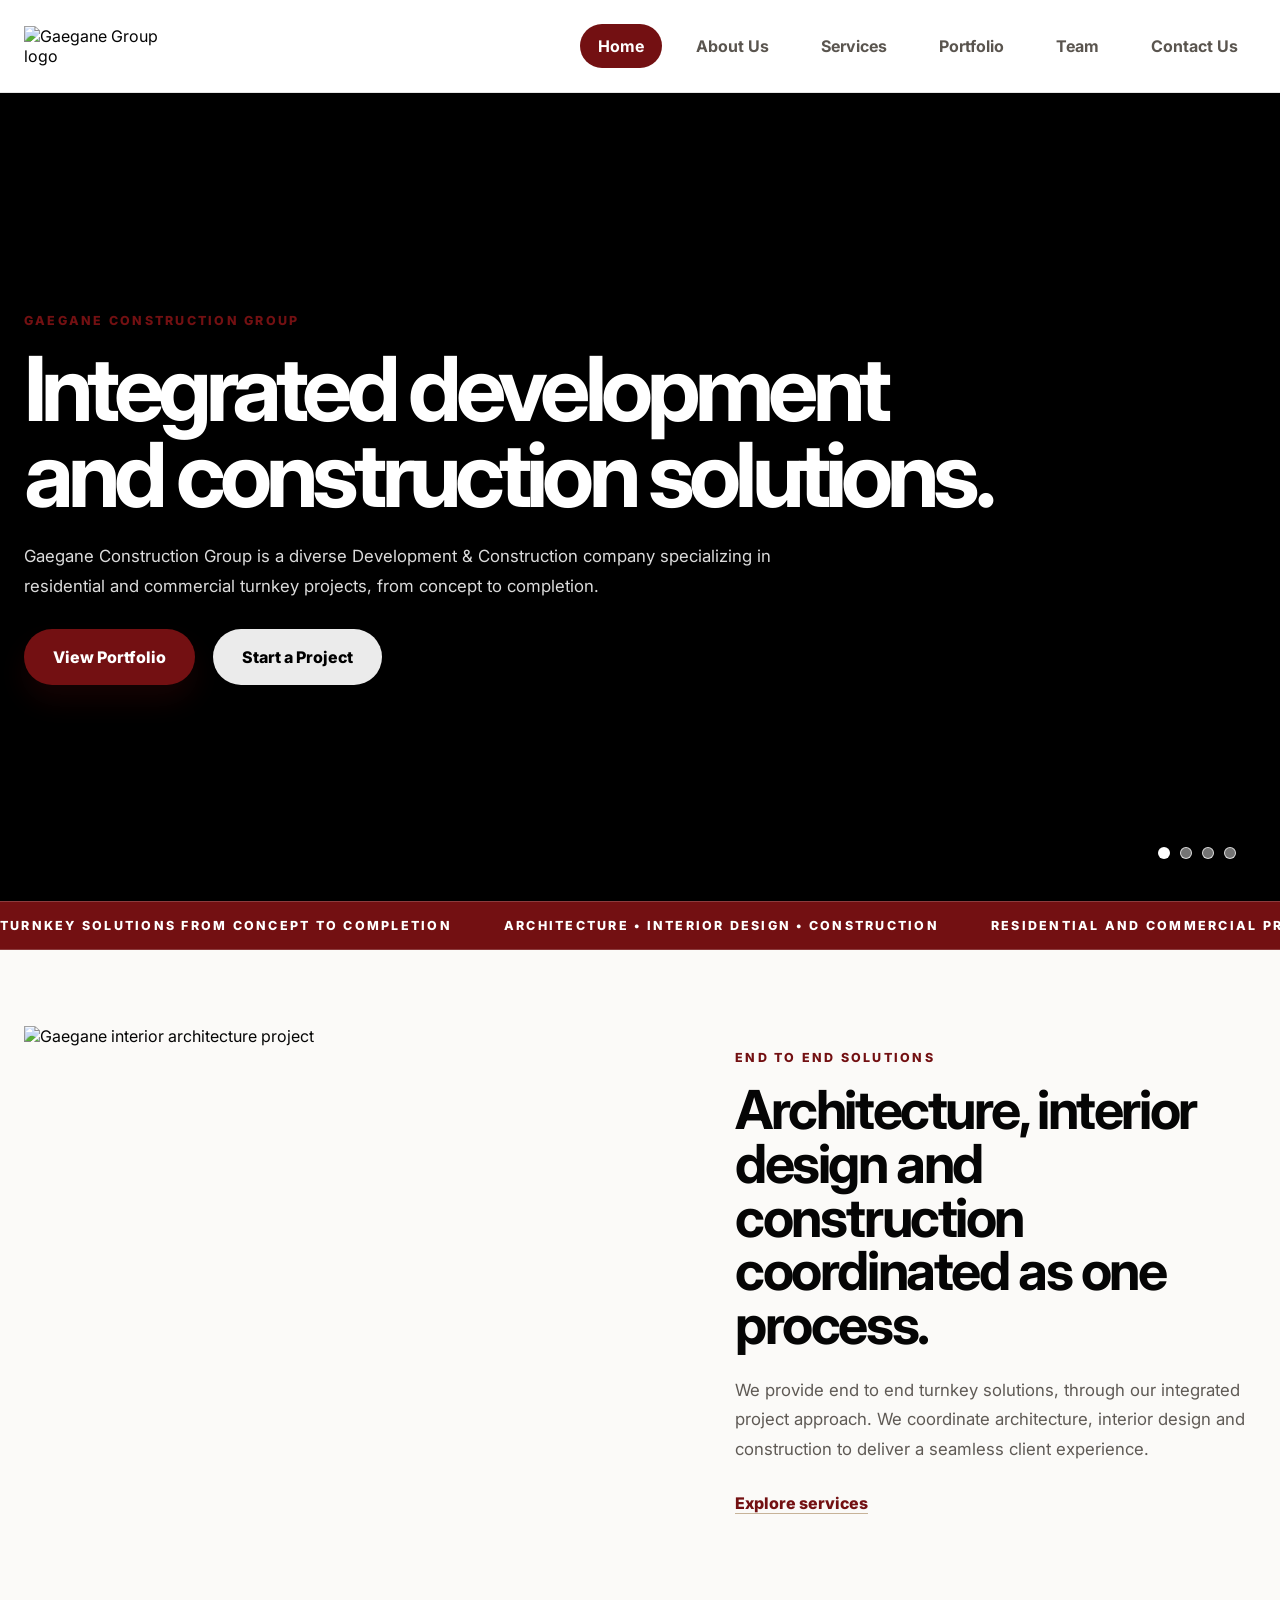
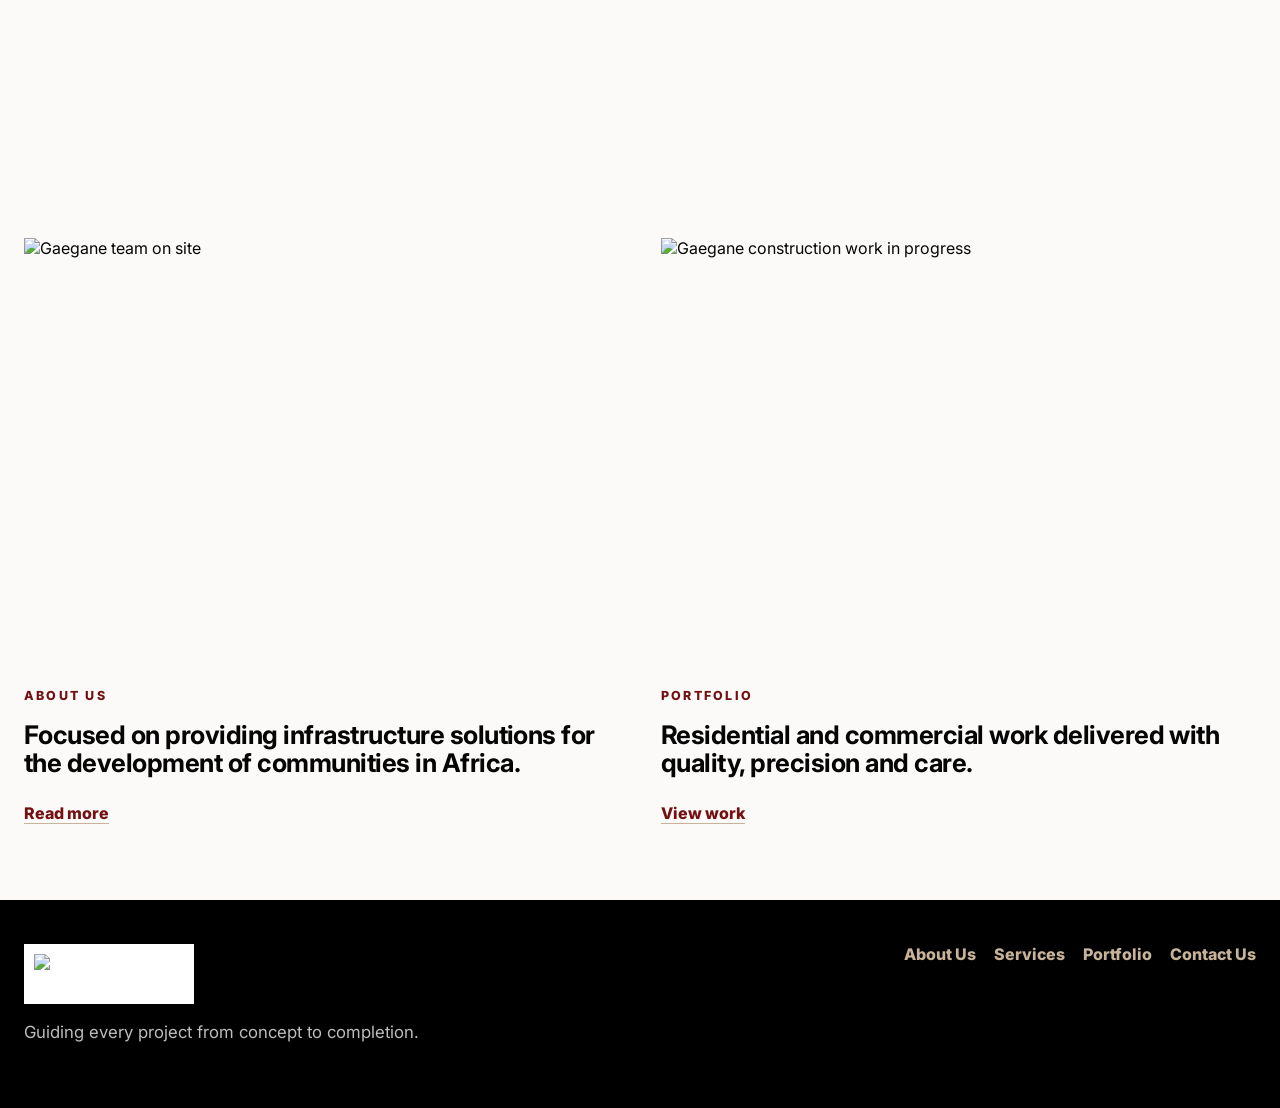
==== gaegane-multipage-site/index.html @ 1a2624da "revert" ====
<!doctype html>
<html lang="en">
<head>
<meta charset="UTF-8">
<meta name="viewport" content="width=device-width, initial-scale=1.0">
<link rel="preconnect" href="https://fonts.googleapis.com">
<link rel="preconnect" href="https://fonts.gstatic.com" crossorigin>
<link href="https://fonts.googleapis.com/css2?family=Inter:wght@400;500;600;700;800&display=swap" rel="stylesheet">
<link rel="stylesheet" href="assets/css/site.css">
<title>Gaegane Construction Group</title>
</head>
<body data-page="home">
<header class="site-header">
  <div class="container nav">
    <a class="brand" href="index.html" aria-label="Gaegane Group home">
      <img src="assets/images/horizont-bg.png" alt="Gaegane Group logo">
    </a>
    <button class="menu-toggle" type="button" aria-label="Toggle menu" aria-expanded="false" aria-controls="siteNav">
      <span></span><span></span><span></span>
    </button>
    <nav class="nav-links" id="siteNav">
      <a href="index.html" data-page="home">Home</a>
      <a href="about.html" data-page="about">About Us</a>
      <a href="services.html" data-page="services">Services</a>
      <a href="portfolio.html" data-page="portfolio">Portfolio</a>
      <a href="team.html" data-page="team">Team</a>
      <a href="contact.html" data-page="contact">Contact Us</a>
    </nav>
  </div>
</header>
<main>
  <section class="home-hero">
    <div class="hero-slider" aria-label="Featured project slideshow">
      <div class="hero-slide active" style="background-image:url('assets/images/river-outdoor.jpg')"></div>
      <div class="hero-slide" style="background-image:url('assets/images/river-bedroom.jpg')"></div>
      <div class="hero-slide" style="background-image:url('assets/images/diedericks-near.jpg')"></div>
      <div class="hero-slide" style="background-image:url('assets/images/house-africa-bedroom.jpg')"></div>
    </div>
    <div class="hero-overlay">
      <div class="container hero-content reveal">
        <span class="eyebrow">Gaegane Construction Group</span>
        <h1>Integrated development and construction solutions.</h1>
        <p>Gaegane Construction Group is a diverse Development &amp; Construction company specializing in residential and commercial turnkey projects, from concept to completion.</p>
        <div class="btn-row"><a class="btn btn-primary" href="portfolio.html">View Portfolio</a><a class="btn btn-light" href="contact.html">Start a Project</a></div>
      </div>
    </div>
    <div class="hero-dots"><button class="active"></button><button></button><button></button><button></button></div>
  </section>
  <section class="ticker"><div class="ticker-track"><span>Turnkey solutions from concept to completion</span><span>Architecture • Interior Design • Construction</span><span>Residential and commercial projects</span><span>Level 1 B-BBEE contributor</span><span>Seamless client experience</span></div></section>
  <section class="container image-first section reveal">
    <img src="assets/images/river-kitchen.jpg" alt="Gaegane interior architecture project">
    <div class="text-block"><span class="eyebrow">End to end solutions</span><h2>Architecture, interior design and construction coordinated as one process.</h2><p>We provide end to end turnkey solutions, through our integrated project approach. We coordinate architecture, interior design and construction to deliver a seamless client experience.</p><a class="text-link" href="services.html">Explore services</a></div>
  </section>
  <section class="container preview-grid section reveal">
    <article><img src="assets/images/team.jpg" alt="Gaegane team on site"><span class="eyebrow">About Us</span><h3>Focused on providing infrastructure solutions for the development of communities in Africa.</h3><a class="text-link" href="about.html">Read more</a></article>
    <article><img src="assets/images/diedericks-progress-1.jpg" alt="Gaegane construction work in progress"><span class="eyebrow">Portfolio</span><h3>Residential and commercial work delivered with quality, precision and care.</h3><a class="text-link" href="portfolio.html">View work</a></article>
  </section>
</main>
<footer class="footer">
  <div class="container footer-inner">
    <div>
      <a class="footer-brand" href="index.html"><img src="assets/images/horizont-bg.png" alt="Gaegane Group logo"></a>
      <p>Guiding every project from concept to completion.</p>
    </div>
    <div class="footer-links">
      <a href="about.html">About Us</a><a href="services.html">Services</a><a href="portfolio.html">Portfolio</a><a href="contact.html">Contact Us</a>
    </div>
  </div>
</footer>
<script src="assets/js/site.js"></script>
</body>
</html>
---- gaegane-multipage-site/assets/css/site.css ----
:root{--maroon:#731012;--black:#000;--white:#fff;--gold:#c7b399;--paper:#fbfaf8;--soft:#f5f1ec;--text:#050505;--muted:#5f5a55;--line:rgba(0,0,0,.10);--shadow:0 18px 55px rgba(0,0,0,.10)}
*{box-sizing:border-box}html{scroll-behavior:smooth}body{margin:0;font-family:"Inter",system-ui,sans-serif;background:var(--paper);color:var(--text)}a{text-decoration:none;color:inherit}img{display:block;max-width:100%}.container{width:min(1280px,calc(100% - 48px));margin:0 auto}.site-header{position:sticky;top:0;z-index:100;background:rgba(255,255,255,.96);backdrop-filter:blur(14px);border-bottom:1px solid var(--line)}.nav{min-height:92px;display:flex;align-items:center;justify-content:space-between;gap:26px}.brand img{width:clamp(145px,13vw,210px);height:auto;object-fit:contain}.nav-links{display:flex;align-items:center;gap:16px;flex-wrap:wrap}.nav-links a{padding:12px 18px;border-radius:999px;color:#5a554f;font-weight:700;transition:.25s ease}.nav-links a:hover,body[data-page="home"] .nav-links a[data-page="home"],body[data-page="about"] .nav-links a[data-page="about"],body[data-page="services"] .nav-links a[data-page="services"],body[data-page="portfolio"] .nav-links a[data-page="portfolio"],body[data-page="team"] .nav-links a[data-page="team"],body[data-page="contact"] .nav-links a[data-page="contact"]{background:var(--maroon);color:var(--white)}.menu-toggle{display:none;width:46px;height:46px;border:0;background:transparent;cursor:pointer;flex-direction:column;gap:5px;justify-content:center;align-items:center}.menu-toggle span{width:24px;height:2px;background:var(--black);border-radius:999px}.section{padding:76px 0}.eyebrow{display:inline-block;margin-bottom:18px;color:var(--maroon);font-size:.78rem;font-weight:800;letter-spacing:.18em;text-transform:uppercase}h1,h2,h3,p{margin-top:0}h1{font-size:clamp(3rem,7vw,6.5rem);line-height:.96;letter-spacing:-.065em;margin-bottom:24px;max-width:1120px}h2{font-size:clamp(2rem,4.2vw,4.4rem);line-height:1;letter-spacing:-.045em;margin-bottom:24px}h3{font-size:clamp(1.3rem,2vw,2rem);line-height:1.1;letter-spacing:-.02em;margin-bottom:14px}p{color:var(--muted);font-size:1.05rem;line-height:1.75}strong{color:var(--text)}.btn-row{display:flex;gap:18px;flex-wrap:wrap;margin-top:28px}.btn{display:inline-flex;min-height:56px;align-items:center;justify-content:center;padding:0 28px;border-radius:999px;font-weight:800;transition:.25s ease;border:1px solid transparent}.btn:hover{transform:translateY(-2px)}.btn-primary{background:var(--maroon);color:var(--white);box-shadow:0 16px 28px rgba(115,16,18,.18)}.btn-light{background:rgba(255,255,255,.92);color:var(--black)}.text-link{display:inline-flex;color:var(--maroon);font-weight:800;margin-top:12px;border-bottom:1px solid var(--gold)}
.home-hero{position:relative;min-height:calc(100vh - 92px);overflow:hidden;display:grid;align-items:center;background:var(--black)}.hero-slider,.hero-slide{position:absolute;inset:0}.hero-slide{background-size:cover;background-position:center;opacity:0;transform:scale(1.04);transition:opacity .9s ease,transform 1.2s ease}.hero-slide.active{opacity:1;transform:scale(1)}.hero-overlay{position:relative;z-index:2;width:100%;min-height:inherit;display:grid;align-items:center;background:linear-gradient(90deg,rgba(0,0,0,.68),rgba(0,0,0,.32) 58%,rgba(0,0,0,.18))}.hero-content{padding:90px 0}.home-hero h1,.home-hero p{color:var(--white)}.home-hero h1{max-width:1000px}.home-hero p{max-width:820px;color:rgba(255,255,255,.86)}.hero-dots{position:absolute;right:44px;bottom:42px;z-index:4;display:flex;gap:10px}.hero-dots button{width:12px;height:12px;padding:0;border:1px solid rgba(255,255,255,.75);border-radius:50%;background:rgba(255,255,255,.45);cursor:pointer}.hero-dots button.active{background:var(--white)}
.ticker{overflow:hidden;background:var(--maroon);color:var(--white);border-top:1px solid rgba(255,255,255,.18);border-bottom:1px solid rgba(255,255,255,.18)}.ticker-track{display:flex;width:max-content;gap:52px;white-space:nowrap;padding:16px 0;animation:tickerMove 28s linear infinite}.ticker span{font-size:.78rem;letter-spacing:.18em;text-transform:uppercase;font-weight:800}@keyframes tickerMove{from{transform:translateX(100vw)}to{transform:translateX(-100%)}}
.page-hero{padding:clamp(100px,12vh,150px) 0 58px}.page-hero p{max-width:900px;font-size:1.2rem}.image-first{display:grid;grid-template-columns:1.12fr .88fr;gap:48px;align-items:start}.image-first.reverse{grid-template-columns:.88fr 1.12fr}.image-first.reverse img{order:2}.image-first>img,.preview-grid img,.portfolio-card img,.contact-details img{width:100%;height:clamp(380px,54vw,660px);object-fit:cover;border-radius:0}.text-block{padding:20px 0;max-width:720px}.preview-grid{display:grid;grid-template-columns:1fr 1fr;gap:42px}.preview-grid article img{height:420px;margin-bottom:26px}.service-list{display:grid;gap:96px}.portfolio-grid{display:grid;grid-template-columns:repeat(3,1fr);gap:30px}.portfolio-card{background:var(--white);border:1px solid var(--line);overflow:hidden;transition:.25s ease}.portfolio-card:hover{transform:translateY(-4px);box-shadow:var(--shadow)}.portfolio-card img{height:280px}.portfolio-card div{padding:22px}.role-grid{display:grid;grid-template-columns:repeat(3,1fr);gap:28px}.role-grid article{border-top:2px solid var(--maroon);padding-top:22px}.contact-layout{display:grid;grid-template-columns:1fr 1fr;gap:58px;align-items:start}.contact-form{display:grid;gap:18px}.form-row{display:grid;grid-template-columns:1fr 1fr;gap:18px}label{display:grid;gap:8px;color:var(--text);font-weight:800}input,textarea{width:100%;border:1px solid var(--line);background:var(--white);padding:15px 16px;font:inherit}textarea{resize:vertical}.contact-details img{height:420px;margin-bottom:26px}
.footer{background:var(--black);color:var(--white);padding:44px 0}.footer-inner{display:flex;justify-content:space-between;gap:30px;flex-wrap:wrap}.footer-brand img{width:170px;background:var(--white);padding:10px;margin-bottom:14px}.footer p{color:rgba(255,255,255,.74)}.footer-links{display:flex;gap:18px;flex-wrap:wrap}.footer-links a{color:var(--gold);font-weight:800}.reveal{opacity:0;transform:translateY(30px);transition:opacity .75s ease,transform .75s ease}.reveal.revealed{opacity:1;transform:translateY(0)}
@media(max-width:1100px){.portfolio-grid{grid-template-columns:repeat(2,1fr)}h1{font-size:clamp(3rem,9vw,5.8rem)}}@media(max-width:860px){.container{width:min(100% - 28px,1280px)}.nav{min-height:78px}.brand img{width:clamp(130px,38vw,170px)}.menu-toggle{display:flex}.nav-links{position:absolute;top:100%;left:0;right:0;display:none;background:rgba(255,255,255,.98);padding:16px;border-bottom:1px solid var(--line);box-shadow:0 18px 35px rgba(0,0,0,.08);flex-direction:column;align-items:flex-start}.nav-links.active{display:flex}.nav-links a{width:100%}.home-hero{min-height:calc(100vh - 78px)}.hero-content{padding:64px 0}.hero-overlay{background:linear-gradient(180deg,rgba(0,0,0,.62),rgba(0,0,0,.34))}h1{font-size:clamp(2.45rem,13vw,4.5rem);line-height:1}.page-hero{padding:74px 0 44px}h2{font-size:clamp(2rem,10vw,3.4rem)}.image-first,.image-first.reverse,.preview-grid,.role-grid,.contact-layout{grid-template-columns:1fr}.image-first.reverse img{order:0}.image-first>img,.preview-grid article img,.contact-details img{height:340px}.portfolio-grid{grid-template-columns:1fr}.hero-dots{right:24px;bottom:28px}.form-row{grid-template-columns:1fr}}@media(max-width:520px){.btn{width:100%}.btn-row{gap:12px}.home-hero h1{font-size:clamp(2.2rem,14vw,3.4rem)}.home-hero p{font-size:1rem}.image-first>img,.preview-grid article img,.contact-details img{height:280px}.section{padding:56px 0}}
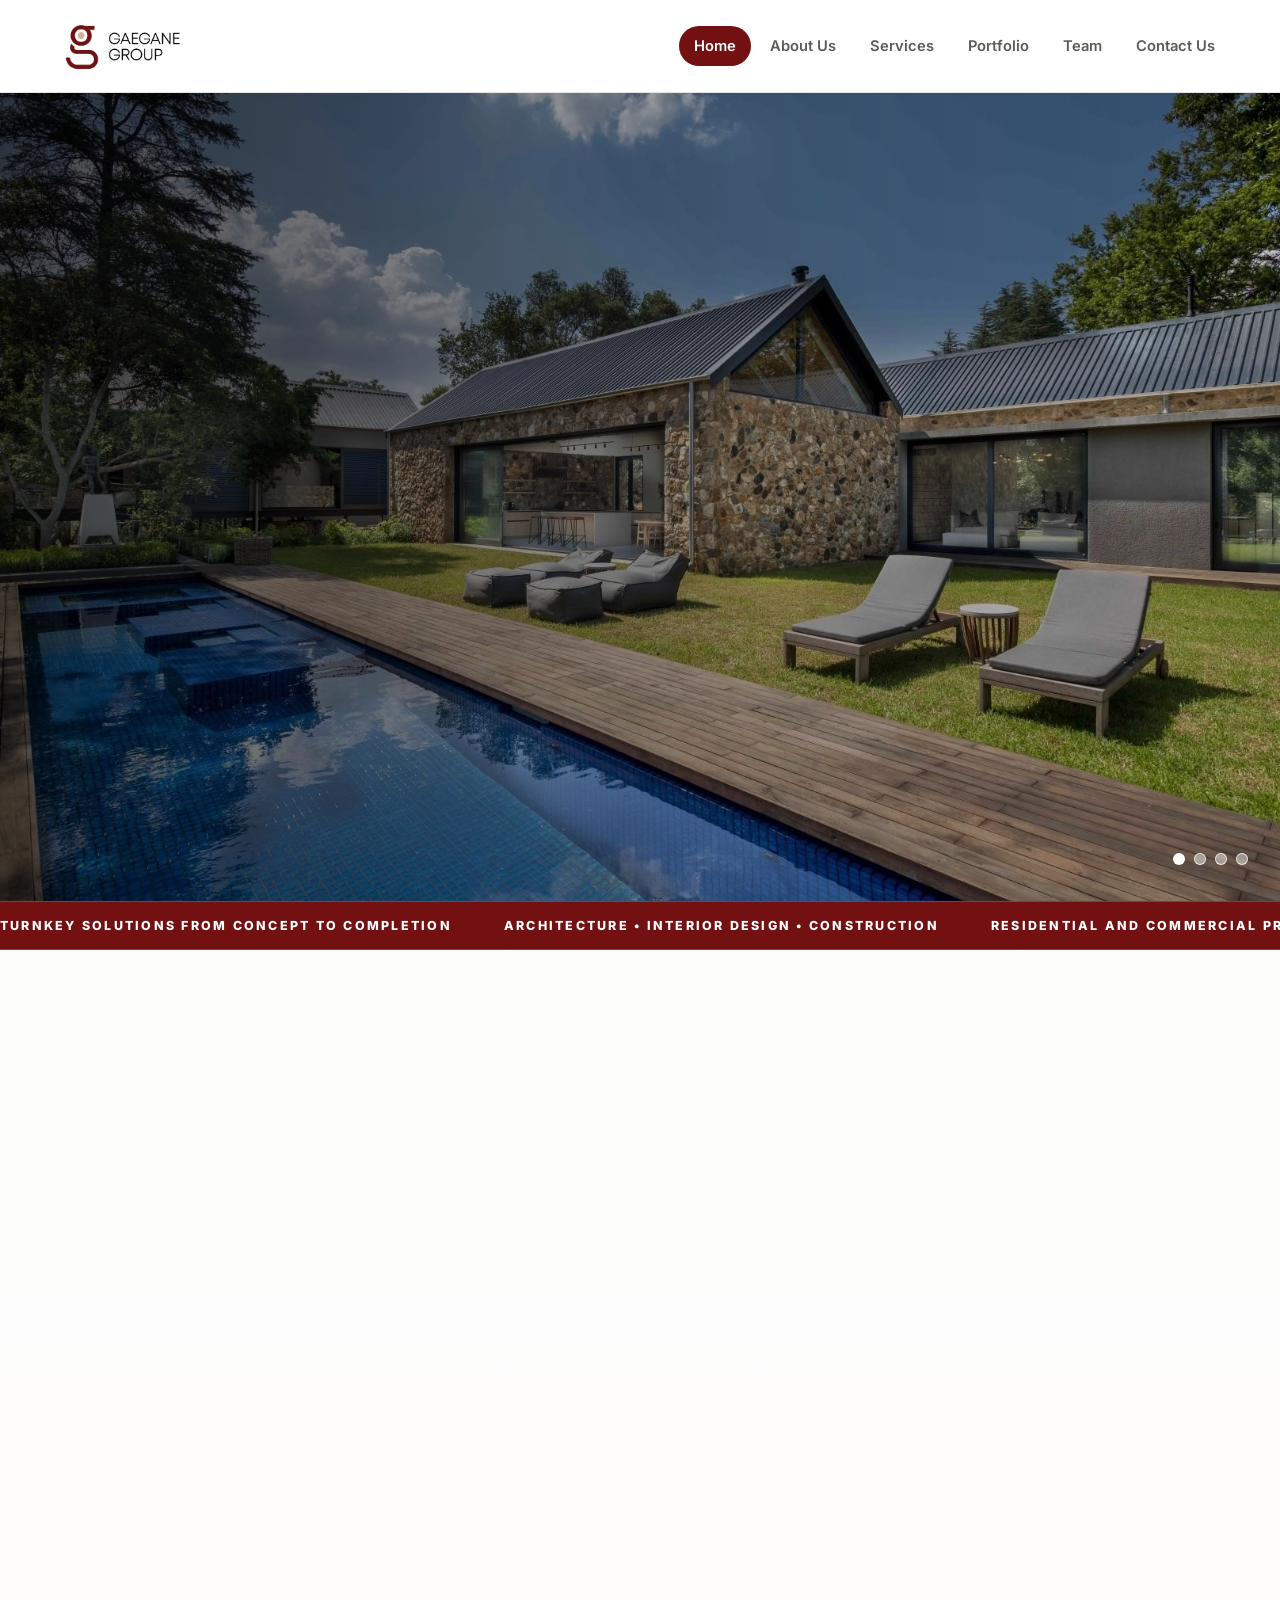
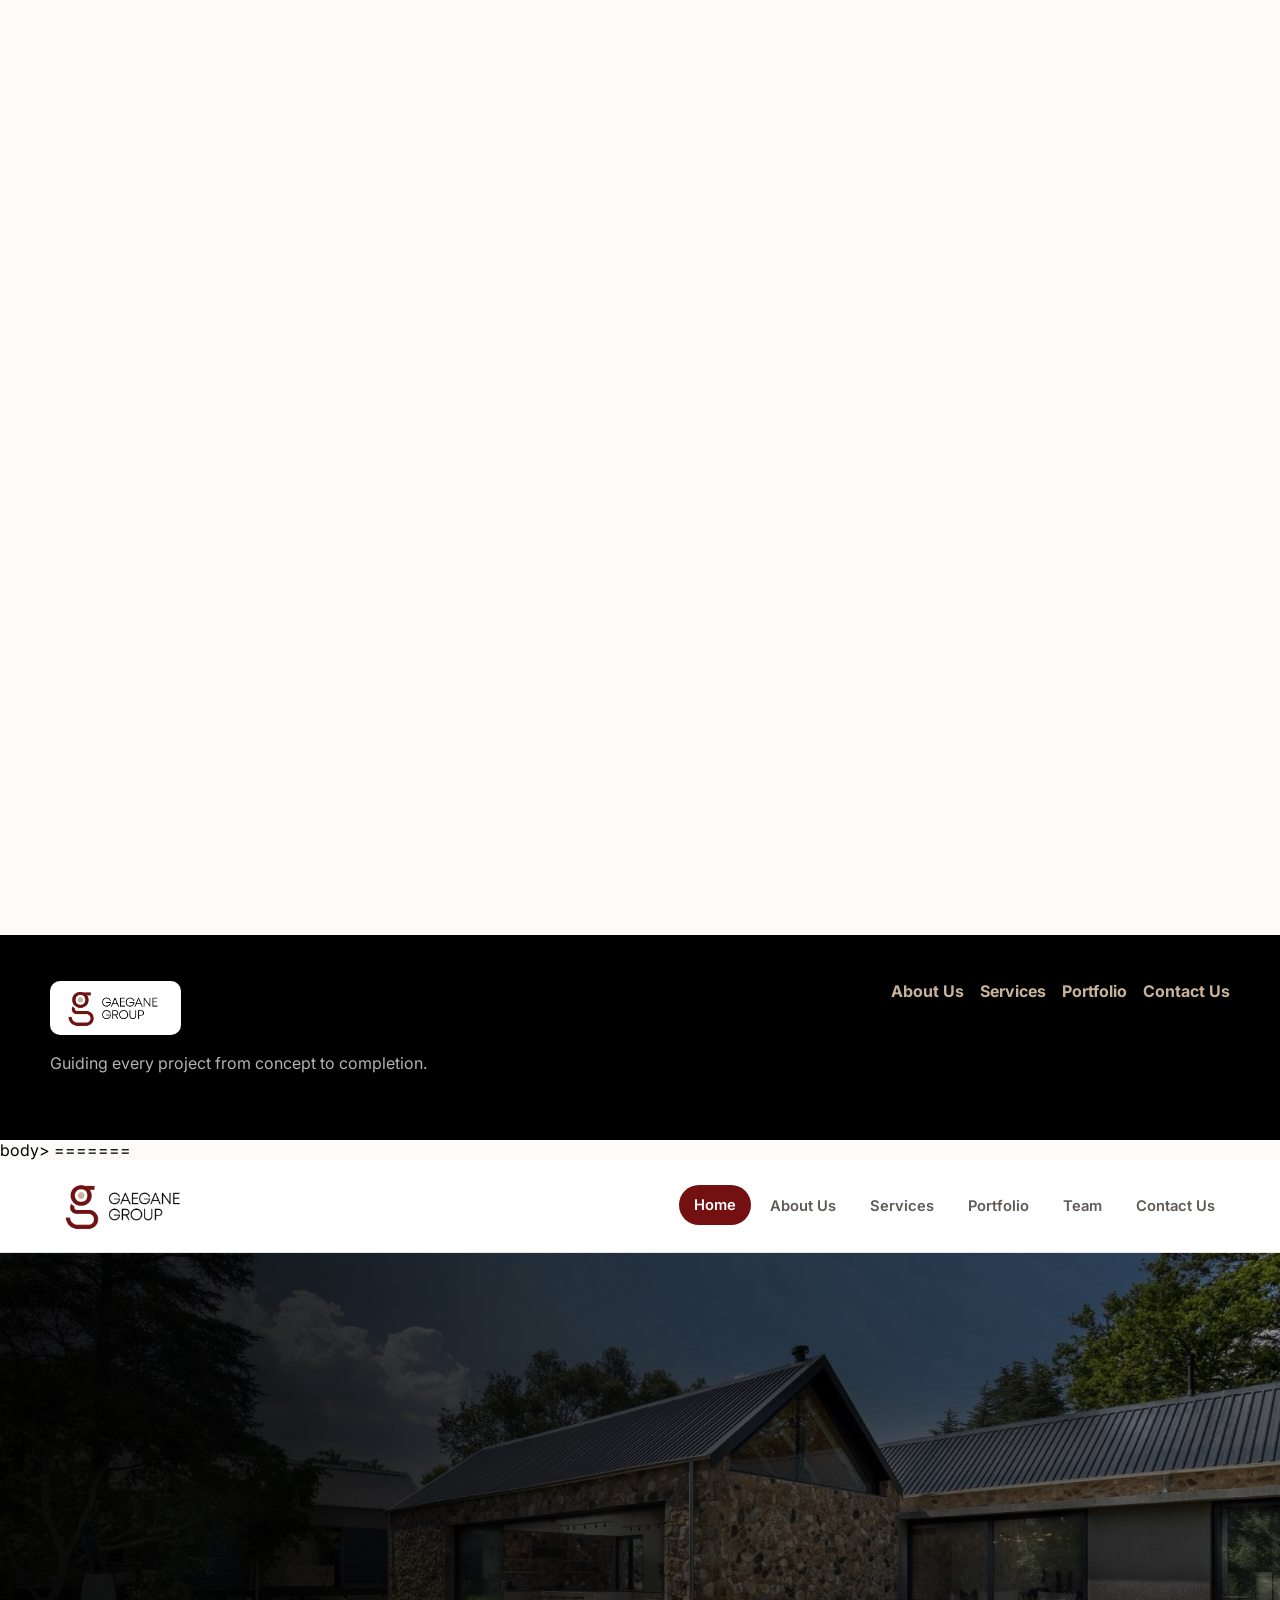
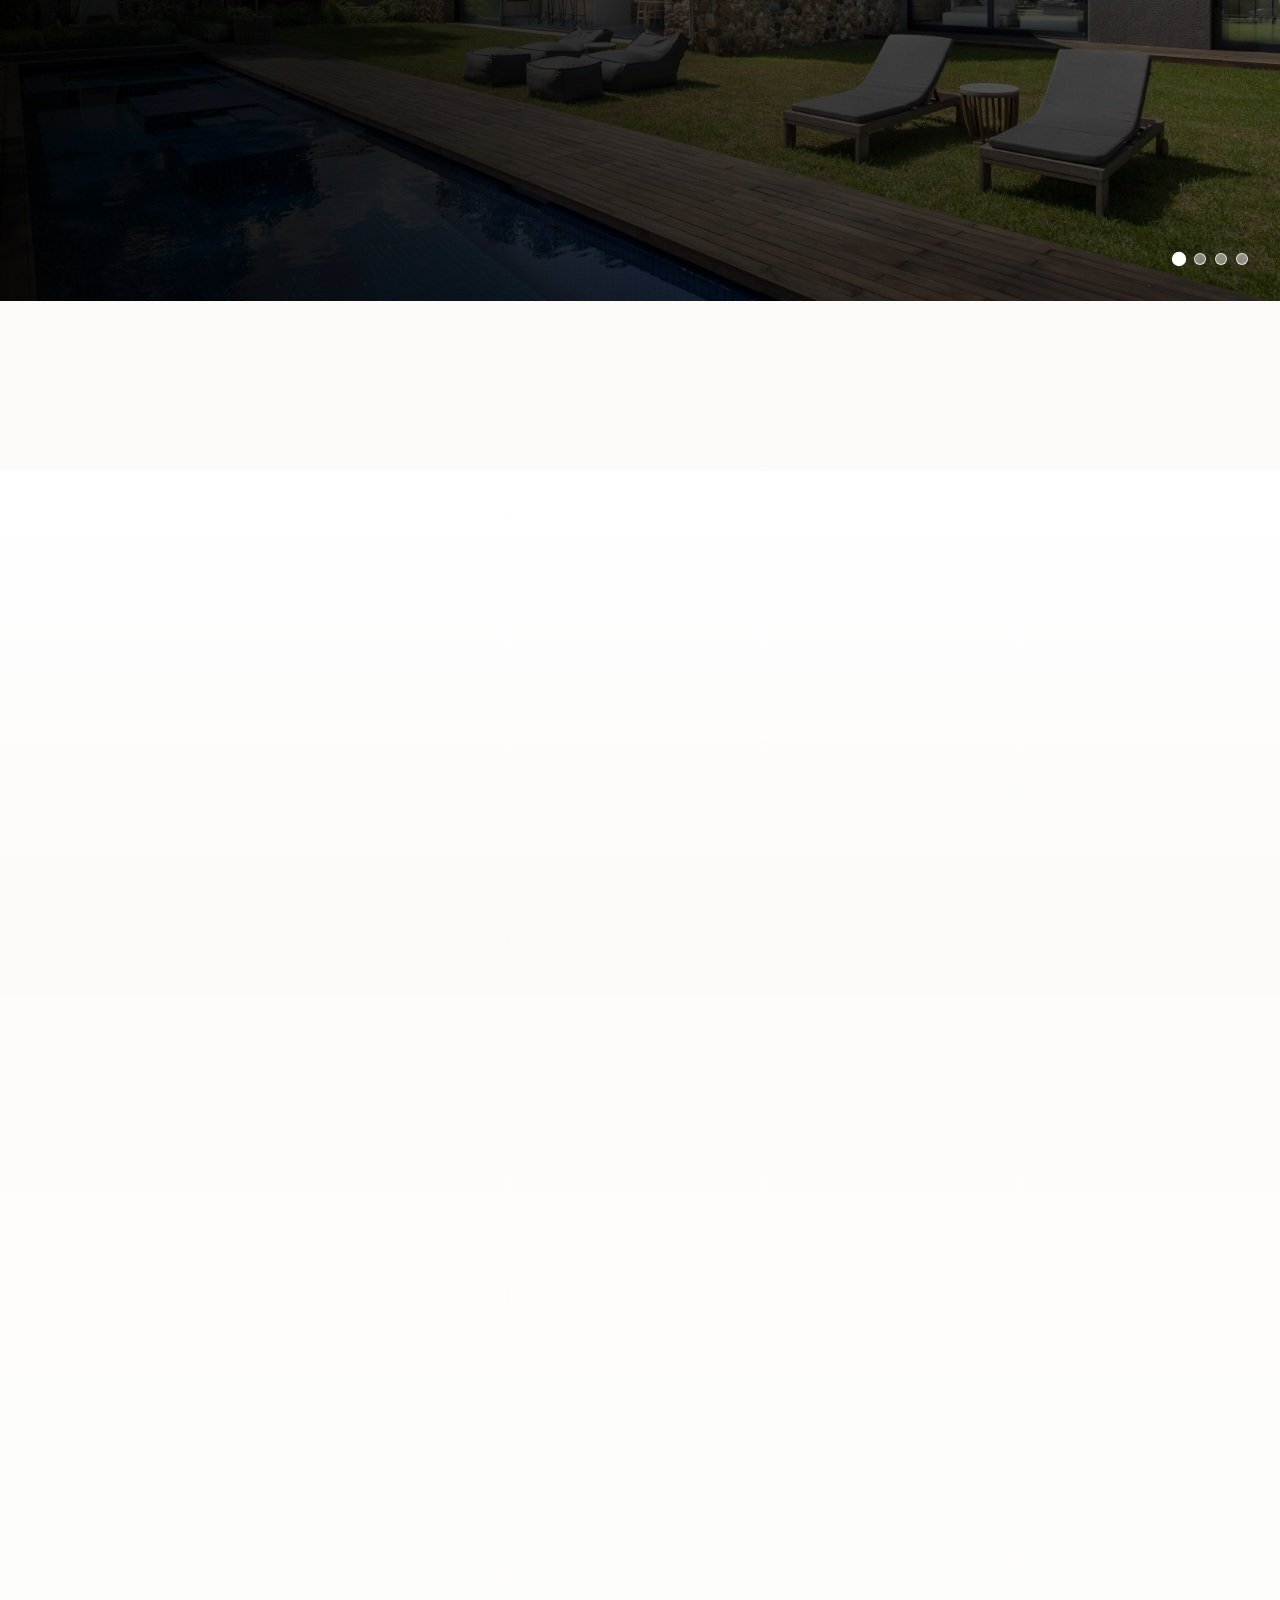
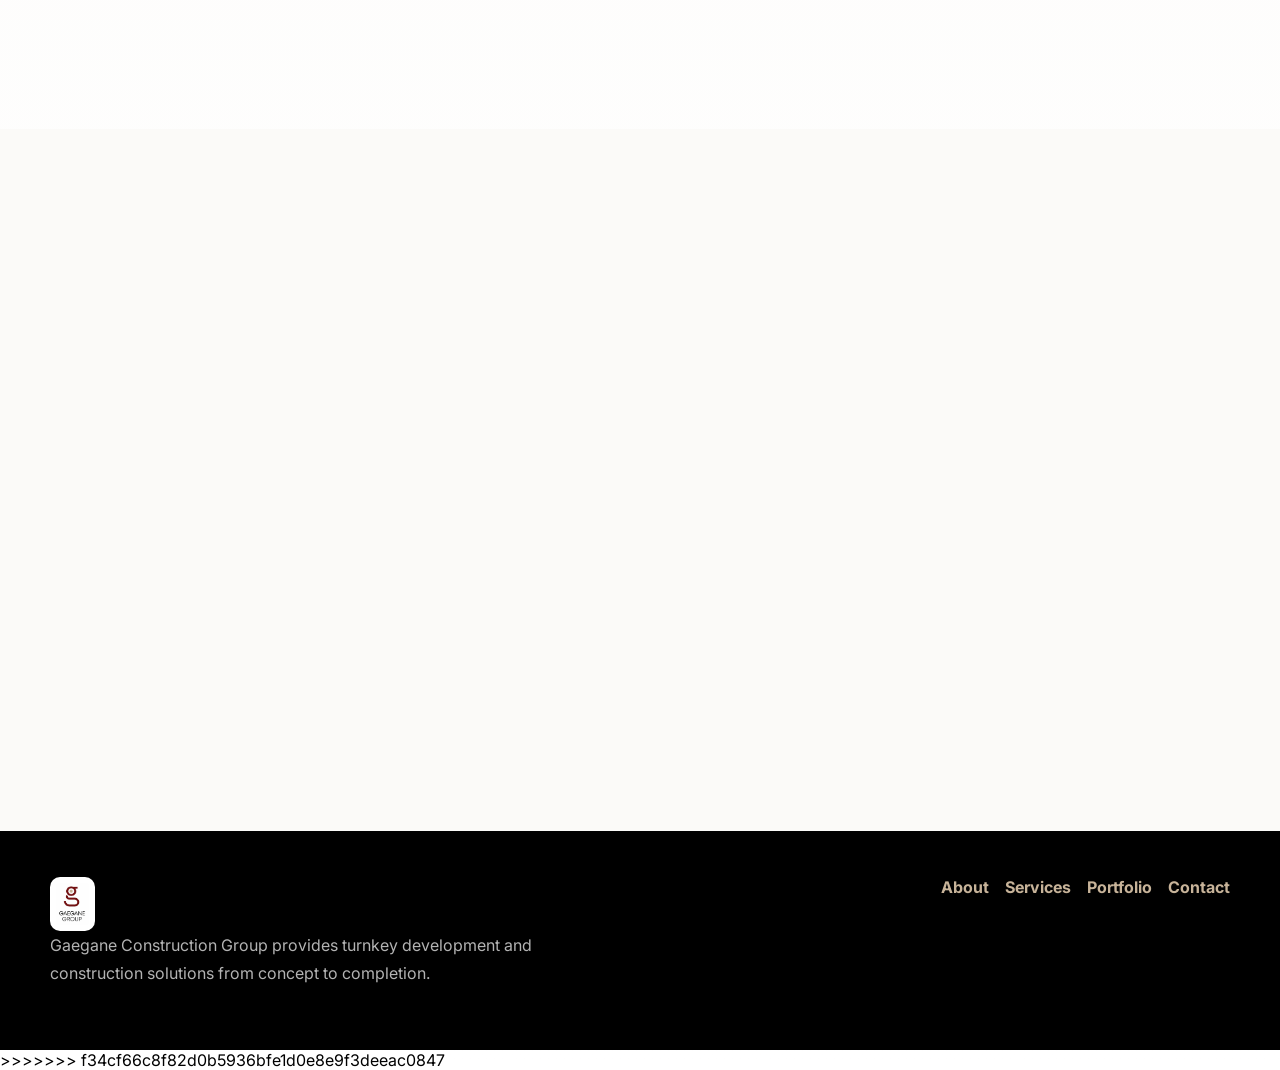
==== commit 4dcaaa12: "added more files" ====
--- a/gaegane-multipage-site/index.html
+++ b/gaegane-multipage-site/index.html
@@ -69,4 +69,25 @@
 </footer>
 <script src="assets/js/site.js"></script>
 </body>
-</html>+</html>body>
+</html>
+=======
+<!doctype html><html lang="en"><head><meta charset="UTF-8"><meta name="viewport" content="width=device-width, initial-scale=1.0"><title>Gaegane Construction Group</title><link rel="preconnect" href="https://fonts.googleapis.com"><link rel="preconnect" href="https://fonts.gstatic.com" crossorigin><link href="https://fonts.googleapis.com/css2?family=Inter:wght@400;500;600;700;800&display=swap" rel="stylesheet"><link rel="stylesheet" href="assets/css/site.css"></head><body><header class="site-header">
+  <div class="container nav">
+    <a class="brand" href="index.html" aria-label="Gaegane Group home"><img src="assets/images/horizont-bg.png" alt="Gaegane Group logo"></a>
+    <button class="menu-toggle" type="button" aria-label="Open menu" aria-expanded="false"><span></span><span></span><span></span></button>
+    <nav class="nav-links">
+      <a href="index.html" class="active">Home</a><a href="about.html" class="">About Us</a><a href="services.html" class="">Services</a><a href="portfolio.html" class="">Portfolio</a><a href="team.html" class="">Team</a><a href="contact.html" class="">Contact Us</a>
+    </nav>
+  </div>
+</header><main>
+<section class="hero"><div class="hero-media">
+<div class="hero-slide active"><img src="assets/images/river-outdoor.jpg" alt="River Residence outdoor seating area"></div><div class="hero-slide"><img src="assets/images/river-bedroom.jpg" alt="River Residence bedroom"></div><div class="hero-slide"><img src="assets/images/diedericks-near.jpg" alt="House Diedericks nearing completion"></div><div class="hero-slide"><img src="assets/images/house-africa-lounge.jpg" alt="House Africa lounge"></div>
+<div class="hero-overlay"><div class="container hero-content reveal"><span class="eyebrow">From concept to completion</span><h1>Integrated development and construction solutions.</h1><p>Gaegane Construction Group is a diverse Development & Construction company specializing in residential and commercial turnkey projects, from concept to completion.</p><div class="btn-row"><a class="btn btn-primary" href="portfolio.html">View Portfolio</a><a class="btn btn-secondary" href="contact.html">Start a Project</a></div></div></div>
+<div class="hero-dots"><button class="hero-dot active" type="button" aria-label="Slide 1"></button><button class="hero-dot" type="button" aria-label="Slide 2"></button><button class="hero-dot" type="button" aria-label="Slide 3"></button><button class="hero-dot" type="button" aria-label="Slide 4"></button></div>
+</div></section>
+<section class="intro-paper"><div class="container intro-grid"><div class="number-label reveal">A seamless client experience</div><div class="reveal"><h2>We coordinate architecture, interior design and construction through one integrated project approach.</h2><p class="lead">We provide end to end turnkey solutions through an integrated project approach that gives each client guidance, structure and clarity throughout the project journey.</p><div class="plain-list"><div class="plain-item">Architecture</div><div class="plain-item">Interior Design</div><div class="plain-item">Construction</div><div class="plain-item">Turnkey Delivery</div></div></div></div></section>
+<section class="section"><div class="container split"><div class="image-frame tall reveal"><img src="assets/images/diedericks-progress-2.jpg" alt="Construction project in progress"></div><div class="text-block reveal"><span class="eyebrow">Who we are</span><h2>A turnkey solution from architecture and interior design to construction.</h2><div class="rule"></div><p>Gaegane Construction Group was founded with a focus of providing a Turnkey Solution from Architecture, Interior Design to Construction.</p><p>We work with a highly skilled team of architects, artisans, engineers, technicians and supporting staff which ensure that we provide the perfect balance between aesthetics, function and cost.</p><a class="btn btn-secondary" href="about.html">Read About Us</a></div></div></section>
+<section class="section alt"><div class="container"><span class="eyebrow reveal">Selected work</span><h2 class="reveal">Residential and commercial projects shaped around detail.</h2><div class="project-grid"><a class="project-card reveal" href="portfolio.html"><img src="assets/images/diedericks-near-2.jpg" alt="House Diedericks"><div class="project-copy"><h3>House Diedericks</h3><p>Demolished to the foundation to make space for a 4 bedroom, 3 bathroom home.</p></div></a><a class="project-card reveal" href="portfolio.html"><img src="assets/images/house-africa-bedroom.jpg" alt="House Africa"><div class="project-copy"><h3>House Africa</h3><p>Open plan luxe warm tones connected to the main bathroom.</p></div></a><a class="project-card reveal" href="portfolio.html"><img src="assets/images/river-kitchen.jpg" alt="River Residence"><div class="project-copy"><h3>River Residence</h3><p>Open plan luxury designed with timeless style.</p></div></a></div></div></section>
+</main><footer class="footer"><div class="container footer-inner"><div><img src="assets/images/logo.jpg" alt="Gaegane Group logo"><p>Gaegane Construction Group provides turnkey development and construction solutions from concept to completion.</p></div><div class="footer-links"><a href="about.html">About</a><a href="services.html">Services</a><a href="portfolio.html">Portfolio</a><a href="contact.html">Contact</a></div></div></footer><script src="assets/js/site.js"></script></body></html>
+>>>>>>> f34cf66c8f82d0b5936bfe1d0e8e9f3deeac0847
--- a/gaegane-multipage-site/assets/css/site.css
+++ b/gaegane-multipage-site/assets/css/site.css
@@ -5,3 +5,39 @@
 .page-hero{padding:clamp(100px,12vh,150px) 0 58px}.page-hero p{max-width:900px;font-size:1.2rem}.image-first{display:grid;grid-template-columns:1.12fr .88fr;gap:48px;align-items:start}.image-first.reverse{grid-template-columns:.88fr 1.12fr}.image-first.reverse img{order:2}.image-first>img,.preview-grid img,.portfolio-card img,.contact-details img{width:100%;height:clamp(380px,54vw,660px);object-fit:cover;border-radius:0}.text-block{padding:20px 0;max-width:720px}.preview-grid{display:grid;grid-template-columns:1fr 1fr;gap:42px}.preview-grid article img{height:420px;margin-bottom:26px}.service-list{display:grid;gap:96px}.portfolio-grid{display:grid;grid-template-columns:repeat(3,1fr);gap:30px}.portfolio-card{background:var(--white);border:1px solid var(--line);overflow:hidden;transition:.25s ease}.portfolio-card:hover{transform:translateY(-4px);box-shadow:var(--shadow)}.portfolio-card img{height:280px}.portfolio-card div{padding:22px}.role-grid{display:grid;grid-template-columns:repeat(3,1fr);gap:28px}.role-grid article{border-top:2px solid var(--maroon);padding-top:22px}.contact-layout{display:grid;grid-template-columns:1fr 1fr;gap:58px;align-items:start}.contact-form{display:grid;gap:18px}.form-row{display:grid;grid-template-columns:1fr 1fr;gap:18px}label{display:grid;gap:8px;color:var(--text);font-weight:800}input,textarea{width:100%;border:1px solid var(--line);background:var(--white);padding:15px 16px;font:inherit}textarea{resize:vertical}.contact-details img{height:420px;margin-bottom:26px}
 .footer{background:var(--black);color:var(--white);padding:44px 0}.footer-inner{display:flex;justify-content:space-between;gap:30px;flex-wrap:wrap}.footer-brand img{width:170px;background:var(--white);padding:10px;margin-bottom:14px}.footer p{color:rgba(255,255,255,.74)}.footer-links{display:flex;gap:18px;flex-wrap:wrap}.footer-links a{color:var(--gold);font-weight:800}.reveal{opacity:0;transform:translateY(30px);transition:opacity .75s ease,transform .75s ease}.reveal.revealed{opacity:1;transform:translateY(0)}
 @media(max-width:1100px){.portfolio-grid{grid-template-columns:repeat(2,1fr)}h1{font-size:clamp(3rem,9vw,5.8rem)}}@media(max-width:860px){.container{width:min(100% - 28px,1280px)}.nav{min-height:78px}.brand img{width:clamp(130px,38vw,170px)}.menu-toggle{display:flex}.nav-links{position:absolute;top:100%;left:0;right:0;display:none;background:rgba(255,255,255,.98);padding:16px;border-bottom:1px solid var(--line);box-shadow:0 18px 35px rgba(0,0,0,.08);flex-direction:column;align-items:flex-start}.nav-links.active{display:flex}.nav-links a{width:100%}.home-hero{min-height:calc(100vh - 78px)}.hero-content{padding:64px 0}.hero-overlay{background:linear-gradient(180deg,rgba(0,0,0,.62),rgba(0,0,0,.34))}h1{font-size:clamp(2.45rem,13vw,4.5rem);line-height:1}.page-hero{padding:74px 0 44px}h2{font-size:clamp(2rem,10vw,3.4rem)}.image-first,.image-first.reverse,.preview-grid,.role-grid,.contact-layout{grid-template-columns:1fr}.image-first.reverse img{order:0}.image-first>img,.preview-grid article img,.contact-details img{height:340px}.portfolio-grid{grid-template-columns:1fr}.hero-dots{right:24px;bottom:28px}.form-row{grid-template-columns:1fr}}@media(max-width:520px){.btn{width:100%}.btn-row{gap:12px}.home-hero h1{font-size:clamp(2.2rem,14vw,3.4rem)}.home-hero p{font-size:1rem}.image-first>img,.preview-grid article img,.contact-details img{height:280px}.section{padding:56px 0}}
+ing:56px 0}}
+=======
+:root{
+  --maroon:#731012;--gold:#c7b399;--black:#000;--white:#fff;
+  --paper:#fbf8f4;--paper-2:#f5efe8;--ink:#111;--muted:#635c55;
+  --line:rgba(0,0,0,.10);--soft:0 18px 46px rgba(0,0,0,.08);--radius:26px;
+}
+*{box-sizing:border-box} html{scroll-behavior:smooth}
+body{margin:0;font-family:'Gilroy','Inter',system-ui,-apple-system,BlinkMacSystemFont,"Segoe UI",sans-serif;color:var(--ink);background:linear-gradient(180deg,#fff 0%,var(--paper) 52%,#fff 100%)}
+body.nav-open{overflow:hidden} a{text-decoration:none;color:inherit} img{display:block;max-width:100%}
+.container{width:min(1180px,calc(100% - 32px));margin:0 auto}
+.site-header{position:sticky;top:0;z-index:100;background:rgba(255,255,255,.92);backdrop-filter:blur(16px);border-bottom:1px solid var(--line)}
+.nav{height:82px;display:flex;align-items:center;justify-content:space-between;gap:22px}
+.brand{display:flex;align-items:center;flex-shrink:0}.brand img{height:clamp(40px,4.2vw,58px);width:auto;max-width:210px;object-fit:contain}
+.nav-links{display:flex;align-items:center;gap:4px}.nav-links a{padding:11px 15px;border-radius:999px;color:var(--muted);font-size:.92rem;font-weight:600;transition:.25s ease}
+.nav-links a:hover,.nav-links a.active{background:var(--maroon);color:#fff;transform:translateY(-1px)}
+.menu-toggle{display:none;width:46px;height:46px;border:1px solid var(--line);background:#fff;border-radius:999px;cursor:pointer;align-items:center;justify-content:center;flex-direction:column;gap:5px}
+.menu-toggle span{width:20px;height:2px;background:var(--black);border-radius:999px;transition:.25s ease}.menu-toggle.active span:nth-child(1){transform:translateY(7px) rotate(45deg)}.menu-toggle.active span:nth-child(2){opacity:0}.menu-toggle.active span:nth-child(3){transform:translateY(-7px) rotate(-45deg)}
+.eyebrow{display:inline-block;color:var(--maroon);letter-spacing:.18em;text-transform:uppercase;font-size:.73rem;font-weight:800;margin-bottom:14px}
+h1,h2,h3{font-weight:500;letter-spacing:-.035em;color:var(--black)}h1{font-size:clamp(3rem,7.5vw,6.9rem);line-height:.92;margin:0}h2{font-size:clamp(2rem,4vw,4rem);line-height:1;margin:0 0 18px}h3{font-size:clamp(1.25rem,2vw,1.75rem);line-height:1.12;margin:0 0 12px}
+p{font-size:1rem;line-height:1.78;color:var(--muted);margin:0 0 16px}.lead{font-size:clamp(1.05rem,1.5vw,1.25rem);line-height:1.75;color:#37312c;max-width:800px}
+.btn-row{display:flex;flex-wrap:wrap;gap:16px;margin-top:28px}.btn{display:inline-flex;align-items:center;justify-content:center;min-height:52px;padding:0 22px;border-radius:999px;border:1px solid transparent;font-weight:800;transition:.25s ease}.btn-primary{background:var(--maroon);color:#fff;box-shadow:0 16px 30px rgba(115,16,18,.18)}.btn-primary:hover{background:#5e0d0f;transform:translateY(-2px)}.btn-secondary{border-color:var(--gold);color:var(--black);background:rgba(255,255,255,.8)}.btn-secondary:hover{background:var(--gold);transform:translateY(-2px)}
+.hero{min-height:calc(100vh - 82px);display:grid;grid-template-rows:minmax(500px,72vh) auto}.hero-media{position:relative;overflow:hidden;background:#111}.hero-slide{position:absolute;inset:0;opacity:0;transform:scale(1.04);transition:opacity .9s ease,transform 1.4s ease}.hero-slide.active{opacity:1;transform:scale(1)}.hero-slide img{width:100%;height:100%;object-fit:cover}.hero-media::after{content:"";position:absolute;inset:0;background:linear-gradient(90deg,rgba(0,0,0,.72),rgba(0,0,0,.36) 47%,rgba(0,0,0,.12)),linear-gradient(180deg,rgba(0,0,0,.1),rgba(0,0,0,.52))}
+.hero-overlay{position:absolute;inset:0;z-index:2;display:flex;align-items:end;padding:52px 0}.hero-content{max-width:900px;color:#fff}.hero-content .eyebrow{color:var(--gold)}.hero-content h1{color:#fff;text-shadow:0 10px 34px rgba(0,0,0,.22)}.hero-content p{color:rgba(255,255,255,.84);max-width:720px;margin-top:22px}.hero-dots{position:absolute;right:32px;bottom:36px;z-index:3;display:flex;gap:9px}.hero-dot{width:10px;height:10px;border-radius:50%;border:0;background:rgba(255,255,255,.5);cursor:pointer}.hero-dot.active{background:#fff;transform:scale(1.2)}
+.intro-paper{padding:56px 0 76px;background:linear-gradient(180deg,#fff,var(--paper))}.intro-grid{display:grid;grid-template-columns:.9fr 1.1fr;gap:50px;align-items:start}.number-label{font-size:.8rem;letter-spacing:.16em;text-transform:uppercase;color:var(--maroon);font-weight:800;border-top:1px solid var(--gold);padding-top:16px}.plain-list{display:grid;grid-template-columns:repeat(4,1fr);gap:20px;margin-top:34px}.plain-item{border-top:1px solid var(--line);padding-top:16px;color:var(--muted);font-weight:700}
+.section{padding:86px 0}.section.alt{background:var(--paper)}.split{display:grid;grid-template-columns:.95fr 1.05fr;gap:56px;align-items:center}.split.reverse{grid-template-columns:1.05fr .95fr}.image-frame{position:relative;border-radius:var(--radius);overflow:hidden;min-height:420px;background:#ddd;box-shadow:var(--soft)}.image-frame.tall{min-height:560px}.image-frame img{width:100%;height:100%;position:absolute;inset:0;object-fit:cover}.text-block{padding:10px 0}.rule{width:80px;height:2px;background:var(--gold);margin:22px 0}.values{display:flex;flex-wrap:wrap;gap:12px;margin-top:24px}.value{border:1px solid var(--line);background:rgba(255,255,255,.68);border-radius:999px;padding:10px 14px;font-weight:700;color:var(--muted)}
+.service-list{display:grid;gap:34px}.service-row{display:grid;grid-template-columns:160px 1fr;gap:34px;border-top:1px solid var(--line);padding-top:28px}.service-row span{font-size:.8rem;letter-spacing:.16em;text-transform:uppercase;color:var(--maroon);font-weight:800}
+.gallery-strip{display:grid;grid-template-columns:1.2fr .8fr 1fr;gap:16px;margin-top:34px}.gallery-strip .image-frame{min-height:320px;border-radius:20px}.gallery-strip .image-frame:nth-child(2){margin-top:42px}
+.project-grid{display:grid;grid-template-columns:repeat(3,1fr);gap:18px;margin-top:34px}.project-card{position:relative;min-height:360px;border-radius:24px;overflow:hidden;background:#111;box-shadow:var(--soft)}.project-card img{width:100%;height:100%;object-fit:cover;position:absolute;inset:0;transition:transform .6s ease}.project-card:hover img{transform:scale(1.05)}.project-card::after{content:"";position:absolute;inset:0;background:linear-gradient(180deg,transparent 35%,rgba(0,0,0,.72))}.project-copy{position:absolute;z-index:2;left:22px;right:22px;bottom:22px;color:#fff}.project-copy h3{color:#fff;margin-bottom:6px}.project-copy p{color:rgba(255,255,255,.78);font-size:.92rem;margin:0}
+.page-hero{padding:82px 0 42px;background:linear-gradient(180deg,#fff,var(--paper))}.page-hero .lead{max-width:900px}.content-stack{display:grid;gap:70px}.team-grid{display:grid;grid-template-columns:repeat(3,1fr);gap:18px;margin-top:34px}.team-panel{border-top:1px solid var(--line);padding-top:24px}
+.contact-grid{display:grid;grid-template-columns:1fr 1fr;gap:46px;align-items:start}.form{display:grid;gap:14px}.form input,.form textarea{width:100%;border:1px solid var(--line);background:#fff;border-radius:16px;padding:16px;font:inherit;color:var(--black)}.form textarea{min-height:150px;resize:vertical}.contact-card{background:var(--maroon);color:#fff;border-radius:var(--radius);padding:34px;box-shadow:var(--soft)}.contact-card p,.contact-card a{color:rgba(255,255,255,.82)}.map-placeholder{min-height:280px;border-radius:22px;background:linear-gradient(135deg,var(--paper-2),var(--gold));display:grid;place-items:center;color:var(--maroon);font-weight:800;margin-top:20px}
+.footer{background:#000;color:#fff;padding:46px 0}.footer-inner{display:flex;justify-content:space-between;gap:26px;flex-wrap:wrap;align-items:flex-start}.footer img{height:54px;width:auto;background:#fff;border-radius:10px;padding:6px}.footer p{color:rgba(255,255,255,.7);max-width:520px}.footer-links{display:flex;gap:16px;flex-wrap:wrap}.footer-links a{color:var(--gold);font-weight:700}
+.reveal{opacity:0;transform:translateY(26px);transition:opacity .75s ease,transform .75s ease}.reveal.visible{opacity:1;transform:translateY(0)}
+@media(max-width:980px){.menu-toggle{display:flex}.nav-links{position:absolute;top:82px;left:0;right:0;display:none;flex-direction:column;align-items:stretch;background:rgba(255,255,255,.98);padding:18px;border-bottom:1px solid var(--line);box-shadow:0 20px 40px rgba(0,0,0,.08)}.nav-links.active{display:flex}.nav-links a{width:100%}.intro-grid,.split,.split.reverse,.contact-grid{grid-template-columns:1fr}.plain-list{grid-template-columns:repeat(2,1fr)}.project-grid,.team-grid{grid-template-columns:1fr}.gallery-strip{grid-template-columns:1fr}.gallery-strip .image-frame:nth-child(2){margin-top:0}.service-row{grid-template-columns:1fr;gap:12px}}
+@media(max-width:640px){.container{width:min(100% - 24px,1180px)}.nav{height:74px}.brand img{height:42px;max-width:155px}.nav-links{top:74px}.hero{grid-template-rows:minmax(560px,78vh) auto}.hero-overlay{padding:36px 0}.hero-dots{right:20px;bottom:22px}.intro-paper,.section{padding:56px 0}.plain-list{grid-template-columns:1fr}.image-frame,.image-frame.tall{min-height:320px}.project-card{min-height:300px}}
+>>>>>>> f34cf66c8f82d0b5936bfe1d0e8e9f3deeac0847
--- a/gaegane-multipage-site/assets/css/site.css
+++ b/gaegane-multipage-site/assets/css/site.css
@@ -5,3 +5,39 @@
 .page-hero{padding:clamp(100px,12vh,150px) 0 58px}.page-hero p{max-width:900px;font-size:1.2rem}.image-first{display:grid;grid-template-columns:1.12fr .88fr;gap:48px;align-items:start}.image-first.reverse{grid-template-columns:.88fr 1.12fr}.image-first.reverse img{order:2}.image-first>img,.preview-grid img,.portfolio-card img,.contact-details img{width:100%;height:clamp(380px,54vw,660px);object-fit:cover;border-radius:0}.text-block{padding:20px 0;max-width:720px}.preview-grid{display:grid;grid-template-columns:1fr 1fr;gap:42px}.preview-grid article img{height:420px;margin-bottom:26px}.service-list{display:grid;gap:96px}.portfolio-grid{display:grid;grid-template-columns:repeat(3,1fr);gap:30px}.portfolio-card{background:var(--white);border:1px solid var(--line);overflow:hidden;transition:.25s ease}.portfolio-card:hover{transform:translateY(-4px);box-shadow:var(--shadow)}.portfolio-card img{height:280px}.portfolio-card div{padding:22px}.role-grid{display:grid;grid-template-columns:repeat(3,1fr);gap:28px}.role-grid article{border-top:2px solid var(--maroon);padding-top:22px}.contact-layout{display:grid;grid-template-columns:1fr 1fr;gap:58px;align-items:start}.contact-form{display:grid;gap:18px}.form-row{display:grid;grid-template-columns:1fr 1fr;gap:18px}label{display:grid;gap:8px;color:var(--text);font-weight:800}input,textarea{width:100%;border:1px solid var(--line);background:var(--white);padding:15px 16px;font:inherit}textarea{resize:vertical}.contact-details img{height:420px;margin-bottom:26px}
 .footer{background:var(--black);color:var(--white);padding:44px 0}.footer-inner{display:flex;justify-content:space-between;gap:30px;flex-wrap:wrap}.footer-brand img{width:170px;background:var(--white);padding:10px;margin-bottom:14px}.footer p{color:rgba(255,255,255,.74)}.footer-links{display:flex;gap:18px;flex-wrap:wrap}.footer-links a{color:var(--gold);font-weight:800}.reveal{opacity:0;transform:translateY(30px);transition:opacity .75s ease,transform .75s ease}.reveal.revealed{opacity:1;transform:translateY(0)}
 @media(max-width:1100px){.portfolio-grid{grid-template-columns:repeat(2,1fr)}h1{font-size:clamp(3rem,9vw,5.8rem)}}@media(max-width:860px){.container{width:min(100% - 28px,1280px)}.nav{min-height:78px}.brand img{width:clamp(130px,38vw,170px)}.menu-toggle{display:flex}.nav-links{position:absolute;top:100%;left:0;right:0;display:none;background:rgba(255,255,255,.98);padding:16px;border-bottom:1px solid var(--line);box-shadow:0 18px 35px rgba(0,0,0,.08);flex-direction:column;align-items:flex-start}.nav-links.active{display:flex}.nav-links a{width:100%}.home-hero{min-height:calc(100vh - 78px)}.hero-content{padding:64px 0}.hero-overlay{background:linear-gradient(180deg,rgba(0,0,0,.62),rgba(0,0,0,.34))}h1{font-size:clamp(2.45rem,13vw,4.5rem);line-height:1}.page-hero{padding:74px 0 44px}h2{font-size:clamp(2rem,10vw,3.4rem)}.image-first,.image-first.reverse,.preview-grid,.role-grid,.contact-layout{grid-template-columns:1fr}.image-first.reverse img{order:0}.image-first>img,.preview-grid article img,.contact-details img{height:340px}.portfolio-grid{grid-template-columns:1fr}.hero-dots{right:24px;bottom:28px}.form-row{grid-template-columns:1fr}}@media(max-width:520px){.btn{width:100%}.btn-row{gap:12px}.home-hero h1{font-size:clamp(2.2rem,14vw,3.4rem)}.home-hero p{font-size:1rem}.image-first>img,.preview-grid article img,.contact-details img{height:280px}.section{padding:56px 0}}
+ing:56px 0}}
+=======
+:root{
+  --maroon:#731012;--gold:#c7b399;--black:#000;--white:#fff;
+  --paper:#fbf8f4;--paper-2:#f5efe8;--ink:#111;--muted:#635c55;
+  --line:rgba(0,0,0,.10);--soft:0 18px 46px rgba(0,0,0,.08);--radius:26px;
+}
+*{box-sizing:border-box} html{scroll-behavior:smooth}
+body{margin:0;font-family:'Gilroy','Inter',system-ui,-apple-system,BlinkMacSystemFont,"Segoe UI",sans-serif;color:var(--ink);background:linear-gradient(180deg,#fff 0%,var(--paper) 52%,#fff 100%)}
+body.nav-open{overflow:hidden} a{text-decoration:none;color:inherit} img{display:block;max-width:100%}
+.container{width:min(1180px,calc(100% - 32px));margin:0 auto}
+.site-header{position:sticky;top:0;z-index:100;background:rgba(255,255,255,.92);backdrop-filter:blur(16px);border-bottom:1px solid var(--line)}
+.nav{height:82px;display:flex;align-items:center;justify-content:space-between;gap:22px}
+.brand{display:flex;align-items:center;flex-shrink:0}.brand img{height:clamp(40px,4.2vw,58px);width:auto;max-width:210px;object-fit:contain}
+.nav-links{display:flex;align-items:center;gap:4px}.nav-links a{padding:11px 15px;border-radius:999px;color:var(--muted);font-size:.92rem;font-weight:600;transition:.25s ease}
+.nav-links a:hover,.nav-links a.active{background:var(--maroon);color:#fff;transform:translateY(-1px)}
+.menu-toggle{display:none;width:46px;height:46px;border:1px solid var(--line);background:#fff;border-radius:999px;cursor:pointer;align-items:center;justify-content:center;flex-direction:column;gap:5px}
+.menu-toggle span{width:20px;height:2px;background:var(--black);border-radius:999px;transition:.25s ease}.menu-toggle.active span:nth-child(1){transform:translateY(7px) rotate(45deg)}.menu-toggle.active span:nth-child(2){opacity:0}.menu-toggle.active span:nth-child(3){transform:translateY(-7px) rotate(-45deg)}
+.eyebrow{display:inline-block;color:var(--maroon);letter-spacing:.18em;text-transform:uppercase;font-size:.73rem;font-weight:800;margin-bottom:14px}
+h1,h2,h3{font-weight:500;letter-spacing:-.035em;color:var(--black)}h1{font-size:clamp(3rem,7.5vw,6.9rem);line-height:.92;margin:0}h2{font-size:clamp(2rem,4vw,4rem);line-height:1;margin:0 0 18px}h3{font-size:clamp(1.25rem,2vw,1.75rem);line-height:1.12;margin:0 0 12px}
+p{font-size:1rem;line-height:1.78;color:var(--muted);margin:0 0 16px}.lead{font-size:clamp(1.05rem,1.5vw,1.25rem);line-height:1.75;color:#37312c;max-width:800px}
+.btn-row{display:flex;flex-wrap:wrap;gap:16px;margin-top:28px}.btn{display:inline-flex;align-items:center;justify-content:center;min-height:52px;padding:0 22px;border-radius:999px;border:1px solid transparent;font-weight:800;transition:.25s ease}.btn-primary{background:var(--maroon);color:#fff;box-shadow:0 16px 30px rgba(115,16,18,.18)}.btn-primary:hover{background:#5e0d0f;transform:translateY(-2px)}.btn-secondary{border-color:var(--gold);color:var(--black);background:rgba(255,255,255,.8)}.btn-secondary:hover{background:var(--gold);transform:translateY(-2px)}
+.hero{min-height:calc(100vh - 82px);display:grid;grid-template-rows:minmax(500px,72vh) auto}.hero-media{position:relative;overflow:hidden;background:#111}.hero-slide{position:absolute;inset:0;opacity:0;transform:scale(1.04);transition:opacity .9s ease,transform 1.4s ease}.hero-slide.active{opacity:1;transform:scale(1)}.hero-slide img{width:100%;height:100%;object-fit:cover}.hero-media::after{content:"";position:absolute;inset:0;background:linear-gradient(90deg,rgba(0,0,0,.72),rgba(0,0,0,.36) 47%,rgba(0,0,0,.12)),linear-gradient(180deg,rgba(0,0,0,.1),rgba(0,0,0,.52))}
+.hero-overlay{position:absolute;inset:0;z-index:2;display:flex;align-items:end;padding:52px 0}.hero-content{max-width:900px;color:#fff}.hero-content .eyebrow{color:var(--gold)}.hero-content h1{color:#fff;text-shadow:0 10px 34px rgba(0,0,0,.22)}.hero-content p{color:rgba(255,255,255,.84);max-width:720px;margin-top:22px}.hero-dots{position:absolute;right:32px;bottom:36px;z-index:3;display:flex;gap:9px}.hero-dot{width:10px;height:10px;border-radius:50%;border:0;background:rgba(255,255,255,.5);cursor:pointer}.hero-dot.active{background:#fff;transform:scale(1.2)}
+.intro-paper{padding:56px 0 76px;background:linear-gradient(180deg,#fff,var(--paper))}.intro-grid{display:grid;grid-template-columns:.9fr 1.1fr;gap:50px;align-items:start}.number-label{font-size:.8rem;letter-spacing:.16em;text-transform:uppercase;color:var(--maroon);font-weight:800;border-top:1px solid var(--gold);padding-top:16px}.plain-list{display:grid;grid-template-columns:repeat(4,1fr);gap:20px;margin-top:34px}.plain-item{border-top:1px solid var(--line);padding-top:16px;color:var(--muted);font-weight:700}
+.section{padding:86px 0}.section.alt{background:var(--paper)}.split{display:grid;grid-template-columns:.95fr 1.05fr;gap:56px;align-items:center}.split.reverse{grid-template-columns:1.05fr .95fr}.image-frame{position:relative;border-radius:var(--radius);overflow:hidden;min-height:420px;background:#ddd;box-shadow:var(--soft)}.image-frame.tall{min-height:560px}.image-frame img{width:100%;height:100%;position:absolute;inset:0;object-fit:cover}.text-block{padding:10px 0}.rule{width:80px;height:2px;background:var(--gold);margin:22px 0}.values{display:flex;flex-wrap:wrap;gap:12px;margin-top:24px}.value{border:1px solid var(--line);background:rgba(255,255,255,.68);border-radius:999px;padding:10px 14px;font-weight:700;color:var(--muted)}
+.service-list{display:grid;gap:34px}.service-row{display:grid;grid-template-columns:160px 1fr;gap:34px;border-top:1px solid var(--line);padding-top:28px}.service-row span{font-size:.8rem;letter-spacing:.16em;text-transform:uppercase;color:var(--maroon);font-weight:800}
+.gallery-strip{display:grid;grid-template-columns:1.2fr .8fr 1fr;gap:16px;margin-top:34px}.gallery-strip .image-frame{min-height:320px;border-radius:20px}.gallery-strip .image-frame:nth-child(2){margin-top:42px}
+.project-grid{display:grid;grid-template-columns:repeat(3,1fr);gap:18px;margin-top:34px}.project-card{position:relative;min-height:360px;border-radius:24px;overflow:hidden;background:#111;box-shadow:var(--soft)}.project-card img{width:100%;height:100%;object-fit:cover;position:absolute;inset:0;transition:transform .6s ease}.project-card:hover img{transform:scale(1.05)}.project-card::after{content:"";position:absolute;inset:0;background:linear-gradient(180deg,transparent 35%,rgba(0,0,0,.72))}.project-copy{position:absolute;z-index:2;left:22px;right:22px;bottom:22px;color:#fff}.project-copy h3{color:#fff;margin-bottom:6px}.project-copy p{color:rgba(255,255,255,.78);font-size:.92rem;margin:0}
+.page-hero{padding:82px 0 42px;background:linear-gradient(180deg,#fff,var(--paper))}.page-hero .lead{max-width:900px}.content-stack{display:grid;gap:70px}.team-grid{display:grid;grid-template-columns:repeat(3,1fr);gap:18px;margin-top:34px}.team-panel{border-top:1px solid var(--line);padding-top:24px}
+.contact-grid{display:grid;grid-template-columns:1fr 1fr;gap:46px;align-items:start}.form{display:grid;gap:14px}.form input,.form textarea{width:100%;border:1px solid var(--line);background:#fff;border-radius:16px;padding:16px;font:inherit;color:var(--black)}.form textarea{min-height:150px;resize:vertical}.contact-card{background:var(--maroon);color:#fff;border-radius:var(--radius);padding:34px;box-shadow:var(--soft)}.contact-card p,.contact-card a{color:rgba(255,255,255,.82)}.map-placeholder{min-height:280px;border-radius:22px;background:linear-gradient(135deg,var(--paper-2),var(--gold));display:grid;place-items:center;color:var(--maroon);font-weight:800;margin-top:20px}
+.footer{background:#000;color:#fff;padding:46px 0}.footer-inner{display:flex;justify-content:space-between;gap:26px;flex-wrap:wrap;align-items:flex-start}.footer img{height:54px;width:auto;background:#fff;border-radius:10px;padding:6px}.footer p{color:rgba(255,255,255,.7);max-width:520px}.footer-links{display:flex;gap:16px;flex-wrap:wrap}.footer-links a{color:var(--gold);font-weight:700}
+.reveal{opacity:0;transform:translateY(26px);transition:opacity .75s ease,transform .75s ease}.reveal.visible{opacity:1;transform:translateY(0)}
+@media(max-width:980px){.menu-toggle{display:flex}.nav-links{position:absolute;top:82px;left:0;right:0;display:none;flex-direction:column;align-items:stretch;background:rgba(255,255,255,.98);padding:18px;border-bottom:1px solid var(--line);box-shadow:0 20px 40px rgba(0,0,0,.08)}.nav-links.active{display:flex}.nav-links a{width:100%}.intro-grid,.split,.split.reverse,.contact-grid{grid-template-columns:1fr}.plain-list{grid-template-columns:repeat(2,1fr)}.project-grid,.team-grid{grid-template-columns:1fr}.gallery-strip{grid-template-columns:1fr}.gallery-strip .image-frame:nth-child(2){margin-top:0}.service-row{grid-template-columns:1fr;gap:12px}}
+@media(max-width:640px){.container{width:min(100% - 24px,1180px)}.nav{height:74px}.brand img{height:42px;max-width:155px}.nav-links{top:74px}.hero{grid-template-rows:minmax(560px,78vh) auto}.hero-overlay{padding:36px 0}.hero-dots{right:20px;bottom:22px}.intro-paper,.section{padding:56px 0}.plain-list{grid-template-columns:1fr}.image-frame,.image-frame.tall{min-height:320px}.project-card{min-height:300px}}
+>>>>>>> f34cf66c8f82d0b5936bfe1d0e8e9f3deeac0847
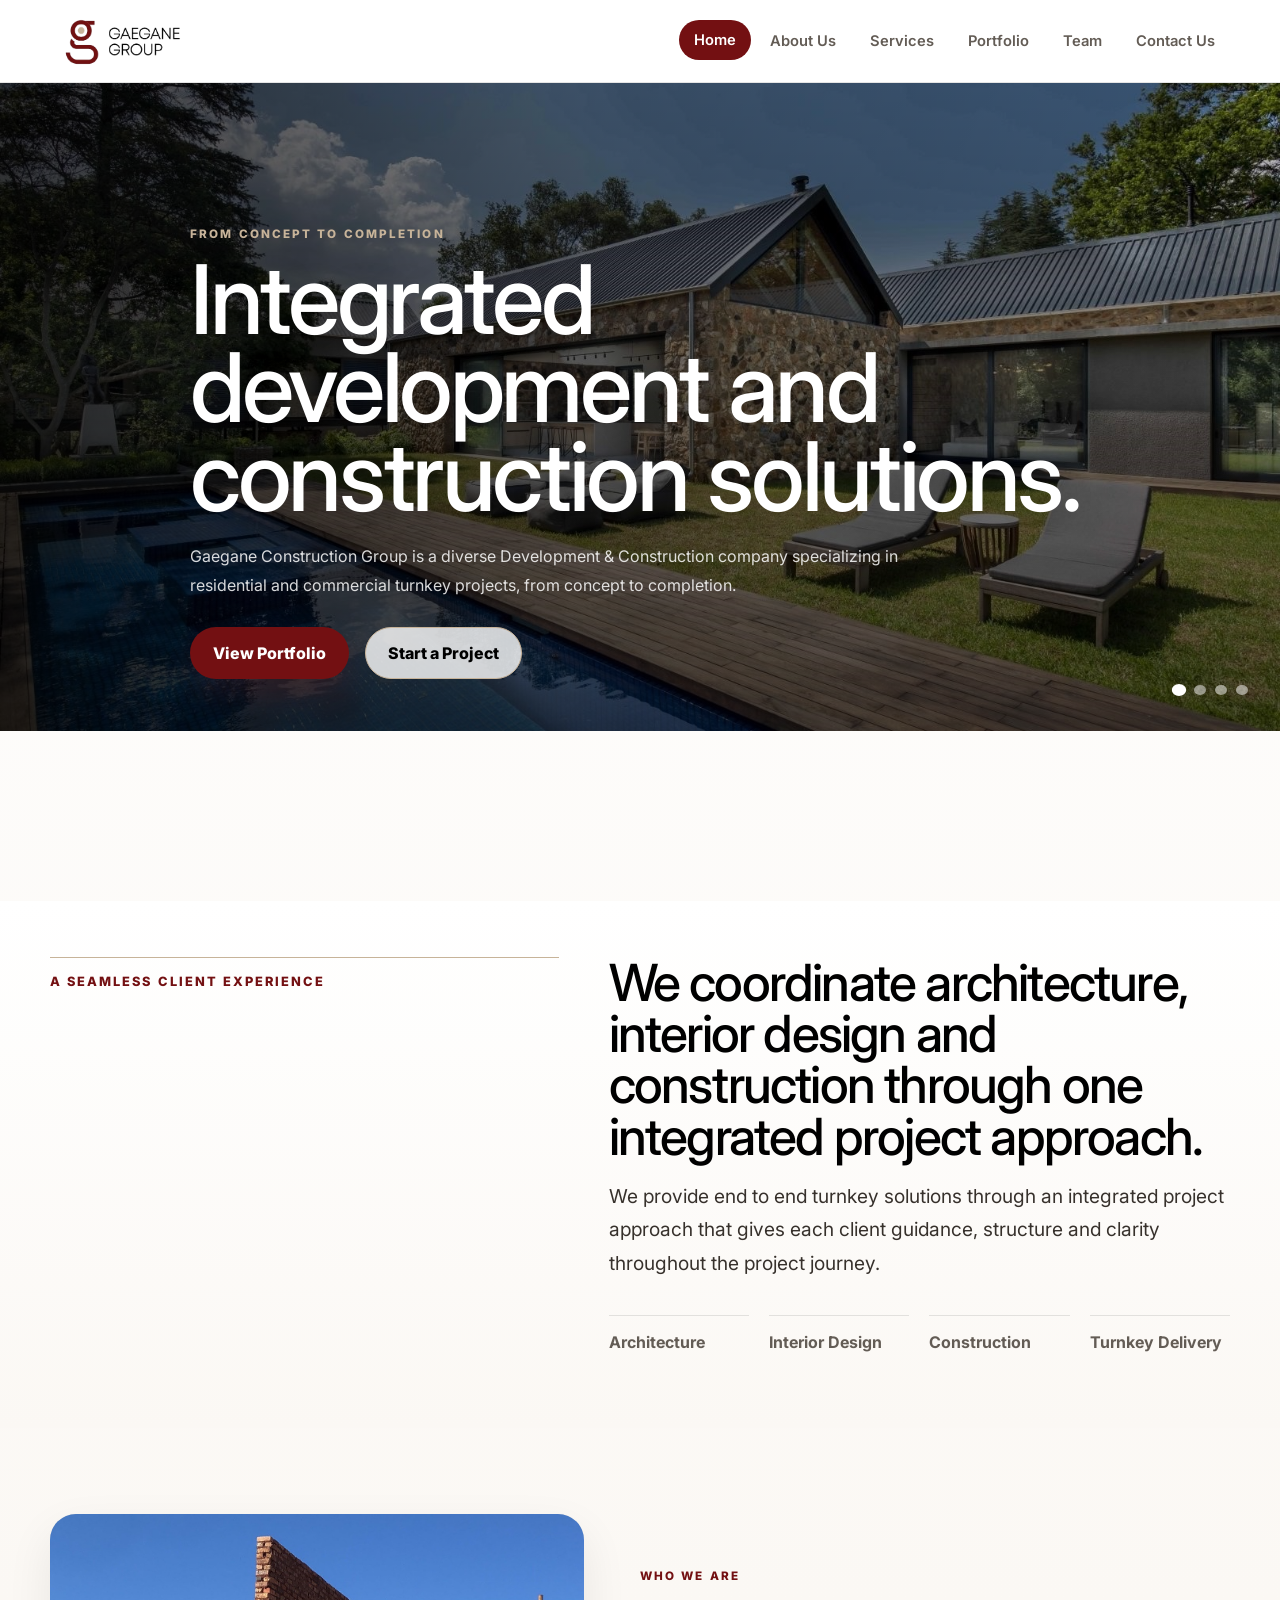
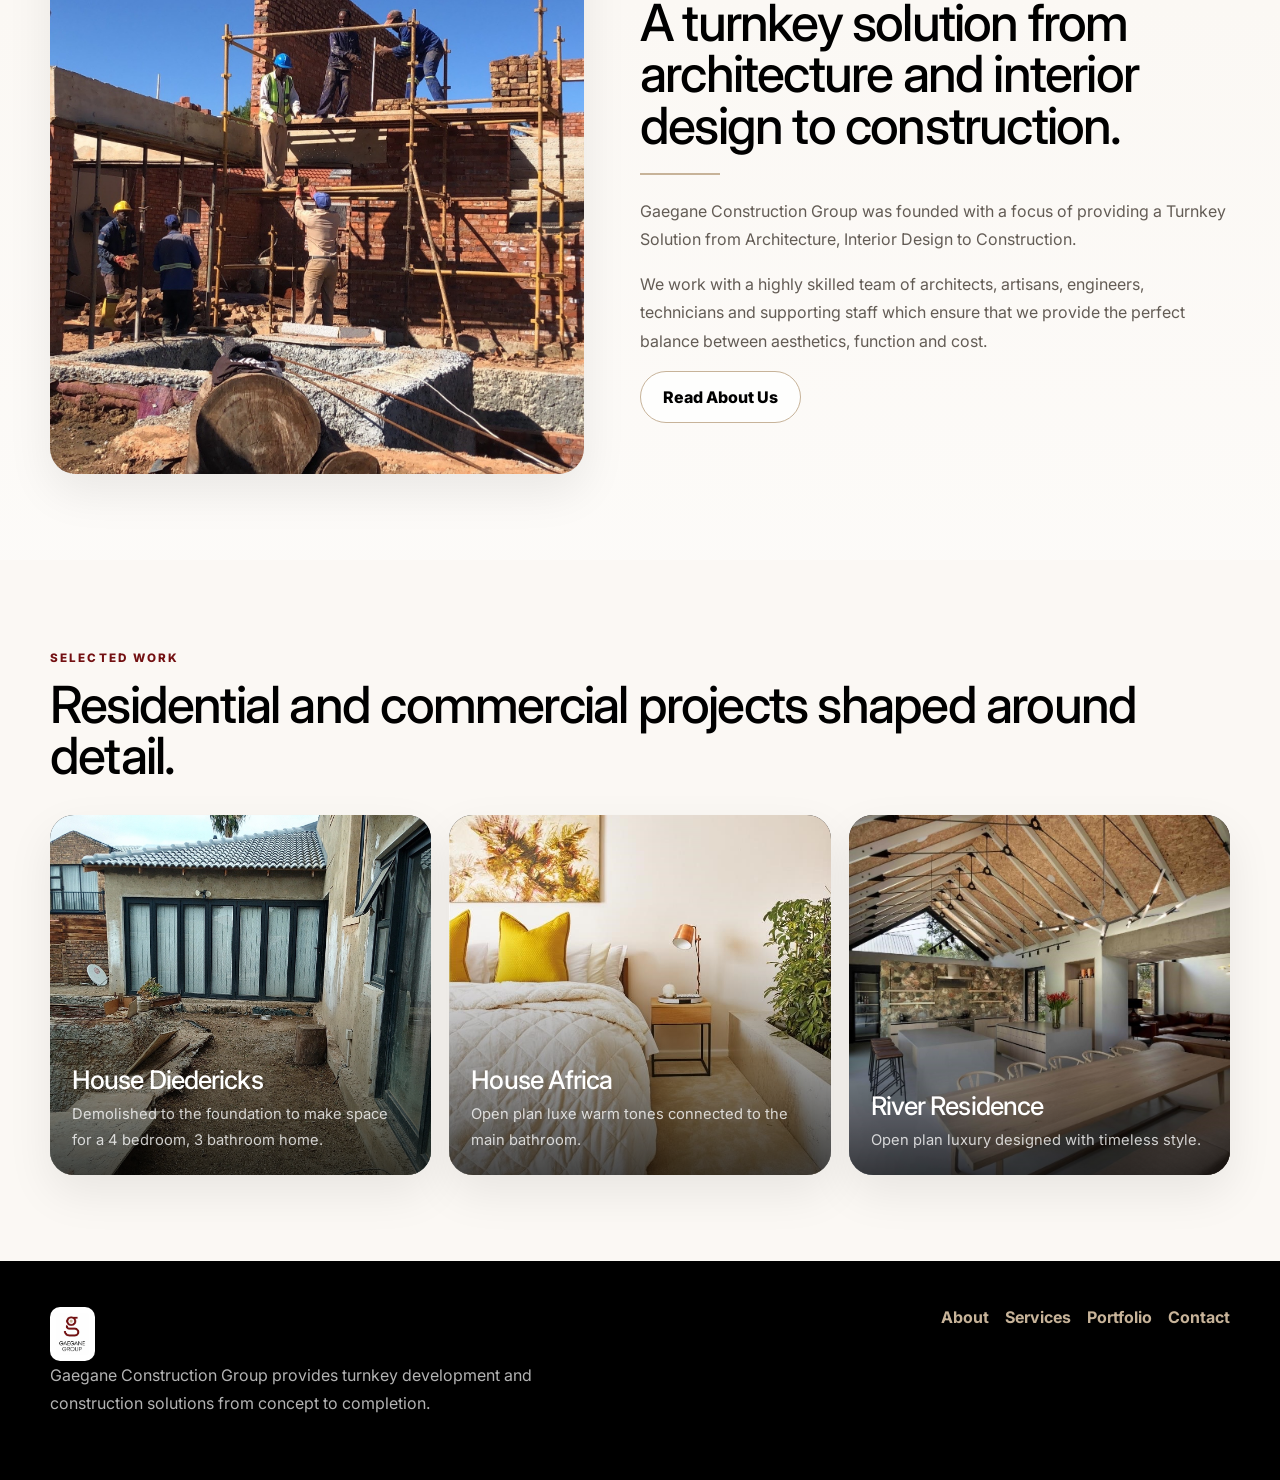
==== commit ad6db332: "added more files" ====
--- a/gaegane-multipage-site/index.html
+++ b/gaegane-multipage-site/index.html
@@ -1,77 +1,3 @@
-<!doctype html>
-<html lang="en">
-<head>
-<meta charset="UTF-8">
-<meta name="viewport" content="width=device-width, initial-scale=1.0">
-<link rel="preconnect" href="https://fonts.googleapis.com">
-<link rel="preconnect" href="https://fonts.gstatic.com" crossorigin>
-<link href="https://fonts.googleapis.com/css2?family=Inter:wght@400;500;600;700;800&display=swap" rel="stylesheet">
-<link rel="stylesheet" href="assets/css/site.css">
-<title>Gaegane Construction Group</title>
-</head>
-<body data-page="home">
-<header class="site-header">
-  <div class="container nav">
-    <a class="brand" href="index.html" aria-label="Gaegane Group home">
-      <img src="assets/images/horizont-bg.png" alt="Gaegane Group logo">
-    </a>
-    <button class="menu-toggle" type="button" aria-label="Toggle menu" aria-expanded="false" aria-controls="siteNav">
-      <span></span><span></span><span></span>
-    </button>
-    <nav class="nav-links" id="siteNav">
-      <a href="index.html" data-page="home">Home</a>
-      <a href="about.html" data-page="about">About Us</a>
-      <a href="services.html" data-page="services">Services</a>
-      <a href="portfolio.html" data-page="portfolio">Portfolio</a>
-      <a href="team.html" data-page="team">Team</a>
-      <a href="contact.html" data-page="contact">Contact Us</a>
-    </nav>
-  </div>
-</header>
-<main>
-  <section class="home-hero">
-    <div class="hero-slider" aria-label="Featured project slideshow">
-      <div class="hero-slide active" style="background-image:url('assets/images/river-outdoor.jpg')"></div>
-      <div class="hero-slide" style="background-image:url('assets/images/river-bedroom.jpg')"></div>
-      <div class="hero-slide" style="background-image:url('assets/images/diedericks-near.jpg')"></div>
-      <div class="hero-slide" style="background-image:url('assets/images/house-africa-bedroom.jpg')"></div>
-    </div>
-    <div class="hero-overlay">
-      <div class="container hero-content reveal">
-        <span class="eyebrow">Gaegane Construction Group</span>
-        <h1>Integrated development and construction solutions.</h1>
-        <p>Gaegane Construction Group is a diverse Development &amp; Construction company specializing in residential and commercial turnkey projects, from concept to completion.</p>
-        <div class="btn-row"><a class="btn btn-primary" href="portfolio.html">View Portfolio</a><a class="btn btn-light" href="contact.html">Start a Project</a></div>
-      </div>
-    </div>
-    <div class="hero-dots"><button class="active"></button><button></button><button></button><button></button></div>
-  </section>
-  <section class="ticker"><div class="ticker-track"><span>Turnkey solutions from concept to completion</span><span>Architecture • Interior Design • Construction</span><span>Residential and commercial projects</span><span>Level 1 B-BBEE contributor</span><span>Seamless client experience</span></div></section>
-  <section class="container image-first section reveal">
-    <img src="assets/images/river-kitchen.jpg" alt="Gaegane interior architecture project">
-    <div class="text-block"><span class="eyebrow">End to end solutions</span><h2>Architecture, interior design and construction coordinated as one process.</h2><p>We provide end to end turnkey solutions, through our integrated project approach. We coordinate architecture, interior design and construction to deliver a seamless client experience.</p><a class="text-link" href="services.html">Explore services</a></div>
-  </section>
-  <section class="container preview-grid section reveal">
-    <article><img src="assets/images/team.jpg" alt="Gaegane team on site"><span class="eyebrow">About Us</span><h3>Focused on providing infrastructure solutions for the development of communities in Africa.</h3><a class="text-link" href="about.html">Read more</a></article>
-    <article><img src="assets/images/diedericks-progress-1.jpg" alt="Gaegane construction work in progress"><span class="eyebrow">Portfolio</span><h3>Residential and commercial work delivered with quality, precision and care.</h3><a class="text-link" href="portfolio.html">View work</a></article>
-  </section>
-</main>
-<footer class="footer">
-  <div class="container footer-inner">
-    <div>
-      <a class="footer-brand" href="index.html"><img src="assets/images/horizont-bg.png" alt="Gaegane Group logo"></a>
-      <p>Guiding every project from concept to completion.</p>
-    </div>
-    <div class="footer-links">
-      <a href="about.html">About Us</a><a href="services.html">Services</a><a href="portfolio.html">Portfolio</a><a href="contact.html">Contact Us</a>
-    </div>
-  </div>
-</footer>
-<script src="assets/js/site.js"></script>
-</body>
-</html>body>
-</html>
-=======
 <!doctype html><html lang="en"><head><meta charset="UTF-8"><meta name="viewport" content="width=device-width, initial-scale=1.0"><title>Gaegane Construction Group</title><link rel="preconnect" href="https://fonts.googleapis.com"><link rel="preconnect" href="https://fonts.gstatic.com" crossorigin><link href="https://fonts.googleapis.com/css2?family=Inter:wght@400;500;600;700;800&display=swap" rel="stylesheet"><link rel="stylesheet" href="assets/css/site.css"></head><body><header class="site-header">
   <div class="container nav">
     <a class="brand" href="index.html" aria-label="Gaegane Group home"><img src="assets/images/horizont-bg.png" alt="Gaegane Group logo"></a>
@@ -89,5 +15,4 @@
 <section class="intro-paper"><div class="container intro-grid"><div class="number-label reveal">A seamless client experience</div><div class="reveal"><h2>We coordinate architecture, interior design and construction through one integrated project approach.</h2><p class="lead">We provide end to end turnkey solutions through an integrated project approach that gives each client guidance, structure and clarity throughout the project journey.</p><div class="plain-list"><div class="plain-item">Architecture</div><div class="plain-item">Interior Design</div><div class="plain-item">Construction</div><div class="plain-item">Turnkey Delivery</div></div></div></div></section>
 <section class="section"><div class="container split"><div class="image-frame tall reveal"><img src="assets/images/diedericks-progress-2.jpg" alt="Construction project in progress"></div><div class="text-block reveal"><span class="eyebrow">Who we are</span><h2>A turnkey solution from architecture and interior design to construction.</h2><div class="rule"></div><p>Gaegane Construction Group was founded with a focus of providing a Turnkey Solution from Architecture, Interior Design to Construction.</p><p>We work with a highly skilled team of architects, artisans, engineers, technicians and supporting staff which ensure that we provide the perfect balance between aesthetics, function and cost.</p><a class="btn btn-secondary" href="about.html">Read About Us</a></div></div></section>
 <section class="section alt"><div class="container"><span class="eyebrow reveal">Selected work</span><h2 class="reveal">Residential and commercial projects shaped around detail.</h2><div class="project-grid"><a class="project-card reveal" href="portfolio.html"><img src="assets/images/diedericks-near-2.jpg" alt="House Diedericks"><div class="project-copy"><h3>House Diedericks</h3><p>Demolished to the foundation to make space for a 4 bedroom, 3 bathroom home.</p></div></a><a class="project-card reveal" href="portfolio.html"><img src="assets/images/house-africa-bedroom.jpg" alt="House Africa"><div class="project-copy"><h3>House Africa</h3><p>Open plan luxe warm tones connected to the main bathroom.</p></div></a><a class="project-card reveal" href="portfolio.html"><img src="assets/images/river-kitchen.jpg" alt="River Residence"><div class="project-copy"><h3>River Residence</h3><p>Open plan luxury designed with timeless style.</p></div></a></div></div></section>
-</main><footer class="footer"><div class="container footer-inner"><div><img src="assets/images/logo.jpg" alt="Gaegane Group logo"><p>Gaegane Construction Group provides turnkey development and construction solutions from concept to completion.</p></div><div class="footer-links"><a href="about.html">About</a><a href="services.html">Services</a><a href="portfolio.html">Portfolio</a><a href="contact.html">Contact</a></div></div></footer><script src="assets/js/site.js"></script></body></html>
->>>>>>> f34cf66c8f82d0b5936bfe1d0e8e9f3deeac0847
+</main><footer class="footer"><div class="container footer-inner"><div><img src="assets/images/logo.jpg" alt="Gaegane Group logo"><p>Gaegane Construction Group provides turnkey development and construction solutions from concept to completion.</p></div><div class="footer-links"><a href="about.html">About</a><a href="services.html">Services</a><a href="portfolio.html">Portfolio</a><a href="contact.html">Contact</a></div></div></footer><script src="assets/js/site.js"></script></body></html>
--- a/gaegane-multipage-site/assets/css/site.css
+++ b/gaegane-multipage-site/assets/css/site.css
@@ -1,12 +1,3 @@
-:root{--maroon:#731012;--black:#000;--white:#fff;--gold:#c7b399;--paper:#fbfaf8;--soft:#f5f1ec;--text:#050505;--muted:#5f5a55;--line:rgba(0,0,0,.10);--shadow:0 18px 55px rgba(0,0,0,.10)}
-*{box-sizing:border-box}html{scroll-behavior:smooth}body{margin:0;font-family:"Inter",system-ui,sans-serif;background:var(--paper);color:var(--text)}a{text-decoration:none;color:inherit}img{display:block;max-width:100%}.container{width:min(1280px,calc(100% - 48px));margin:0 auto}.site-header{position:sticky;top:0;z-index:100;background:rgba(255,255,255,.96);backdrop-filter:blur(14px);border-bottom:1px solid var(--line)}.nav{min-height:92px;display:flex;align-items:center;justify-content:space-between;gap:26px}.brand img{width:clamp(145px,13vw,210px);height:auto;object-fit:contain}.nav-links{display:flex;align-items:center;gap:16px;flex-wrap:wrap}.nav-links a{padding:12px 18px;border-radius:999px;color:#5a554f;font-weight:700;transition:.25s ease}.nav-links a:hover,body[data-page="home"] .nav-links a[data-page="home"],body[data-page="about"] .nav-links a[data-page="about"],body[data-page="services"] .nav-links a[data-page="services"],body[data-page="portfolio"] .nav-links a[data-page="portfolio"],body[data-page="team"] .nav-links a[data-page="team"],body[data-page="contact"] .nav-links a[data-page="contact"]{background:var(--maroon);color:var(--white)}.menu-toggle{display:none;width:46px;height:46px;border:0;background:transparent;cursor:pointer;flex-direction:column;gap:5px;justify-content:center;align-items:center}.menu-toggle span{width:24px;height:2px;background:var(--black);border-radius:999px}.section{padding:76px 0}.eyebrow{display:inline-block;margin-bottom:18px;color:var(--maroon);font-size:.78rem;font-weight:800;letter-spacing:.18em;text-transform:uppercase}h1,h2,h3,p{margin-top:0}h1{font-size:clamp(3rem,7vw,6.5rem);line-height:.96;letter-spacing:-.065em;margin-bottom:24px;max-width:1120px}h2{font-size:clamp(2rem,4.2vw,4.4rem);line-height:1;letter-spacing:-.045em;margin-bottom:24px}h3{font-size:clamp(1.3rem,2vw,2rem);line-height:1.1;letter-spacing:-.02em;margin-bottom:14px}p{color:var(--muted);font-size:1.05rem;line-height:1.75}strong{color:var(--text)}.btn-row{display:flex;gap:18px;flex-wrap:wrap;margin-top:28px}.btn{display:inline-flex;min-height:56px;align-items:center;justify-content:center;padding:0 28px;border-radius:999px;font-weight:800;transition:.25s ease;border:1px solid transparent}.btn:hover{transform:translateY(-2px)}.btn-primary{background:var(--maroon);color:var(--white);box-shadow:0 16px 28px rgba(115,16,18,.18)}.btn-light{background:rgba(255,255,255,.92);color:var(--black)}.text-link{display:inline-flex;color:var(--maroon);font-weight:800;margin-top:12px;border-bottom:1px solid var(--gold)}
-.home-hero{position:relative;min-height:calc(100vh - 92px);overflow:hidden;display:grid;align-items:center;background:var(--black)}.hero-slider,.hero-slide{position:absolute;inset:0}.hero-slide{background-size:cover;background-position:center;opacity:0;transform:scale(1.04);transition:opacity .9s ease,transform 1.2s ease}.hero-slide.active{opacity:1;transform:scale(1)}.hero-overlay{position:relative;z-index:2;width:100%;min-height:inherit;display:grid;align-items:center;background:linear-gradient(90deg,rgba(0,0,0,.68),rgba(0,0,0,.32) 58%,rgba(0,0,0,.18))}.hero-content{padding:90px 0}.home-hero h1,.home-hero p{color:var(--white)}.home-hero h1{max-width:1000px}.home-hero p{max-width:820px;color:rgba(255,255,255,.86)}.hero-dots{position:absolute;right:44px;bottom:42px;z-index:4;display:flex;gap:10px}.hero-dots button{width:12px;height:12px;padding:0;border:1px solid rgba(255,255,255,.75);border-radius:50%;background:rgba(255,255,255,.45);cursor:pointer}.hero-dots button.active{background:var(--white)}
-.ticker{overflow:hidden;background:var(--maroon);color:var(--white);border-top:1px solid rgba(255,255,255,.18);border-bottom:1px solid rgba(255,255,255,.18)}.ticker-track{display:flex;width:max-content;gap:52px;white-space:nowrap;padding:16px 0;animation:tickerMove 28s linear infinite}.ticker span{font-size:.78rem;letter-spacing:.18em;text-transform:uppercase;font-weight:800}@keyframes tickerMove{from{transform:translateX(100vw)}to{transform:translateX(-100%)}}
-.page-hero{padding:clamp(100px,12vh,150px) 0 58px}.page-hero p{max-width:900px;font-size:1.2rem}.image-first{display:grid;grid-template-columns:1.12fr .88fr;gap:48px;align-items:start}.image-first.reverse{grid-template-columns:.88fr 1.12fr}.image-first.reverse img{order:2}.image-first>img,.preview-grid img,.portfolio-card img,.contact-details img{width:100%;height:clamp(380px,54vw,660px);object-fit:cover;border-radius:0}.text-block{padding:20px 0;max-width:720px}.preview-grid{display:grid;grid-template-columns:1fr 1fr;gap:42px}.preview-grid article img{height:420px;margin-bottom:26px}.service-list{display:grid;gap:96px}.portfolio-grid{display:grid;grid-template-columns:repeat(3,1fr);gap:30px}.portfolio-card{background:var(--white);border:1px solid var(--line);overflow:hidden;transition:.25s ease}.portfolio-card:hover{transform:translateY(-4px);box-shadow:var(--shadow)}.portfolio-card img{height:280px}.portfolio-card div{padding:22px}.role-grid{display:grid;grid-template-columns:repeat(3,1fr);gap:28px}.role-grid article{border-top:2px solid var(--maroon);padding-top:22px}.contact-layout{display:grid;grid-template-columns:1fr 1fr;gap:58px;align-items:start}.contact-form{display:grid;gap:18px}.form-row{display:grid;grid-template-columns:1fr 1fr;gap:18px}label{display:grid;gap:8px;color:var(--text);font-weight:800}input,textarea{width:100%;border:1px solid var(--line);background:var(--white);padding:15px 16px;font:inherit}textarea{resize:vertical}.contact-details img{height:420px;margin-bottom:26px}
-.footer{background:var(--black);color:var(--white);padding:44px 0}.footer-inner{display:flex;justify-content:space-between;gap:30px;flex-wrap:wrap}.footer-brand img{width:170px;background:var(--white);padding:10px;margin-bottom:14px}.footer p{color:rgba(255,255,255,.74)}.footer-links{display:flex;gap:18px;flex-wrap:wrap}.footer-links a{color:var(--gold);font-weight:800}.reveal{opacity:0;transform:translateY(30px);transition:opacity .75s ease,transform .75s ease}.reveal.revealed{opacity:1;transform:translateY(0)}
-@media(max-width:1100px){.portfolio-grid{grid-template-columns:repeat(2,1fr)}h1{font-size:clamp(3rem,9vw,5.8rem)}}@media(max-width:860px){.container{width:min(100% - 28px,1280px)}.nav{min-height:78px}.brand img{width:clamp(130px,38vw,170px)}.menu-toggle{display:flex}.nav-links{position:absolute;top:100%;left:0;right:0;display:none;background:rgba(255,255,255,.98);padding:16px;border-bottom:1px solid var(--line);box-shadow:0 18px 35px rgba(0,0,0,.08);flex-direction:column;align-items:flex-start}.nav-links.active{display:flex}.nav-links a{width:100%}.home-hero{min-height:calc(100vh - 78px)}.hero-content{padding:64px 0}.hero-overlay{background:linear-gradient(180deg,rgba(0,0,0,.62),rgba(0,0,0,.34))}h1{font-size:clamp(2.45rem,13vw,4.5rem);line-height:1}.page-hero{padding:74px 0 44px}h2{font-size:clamp(2rem,10vw,3.4rem)}.image-first,.image-first.reverse,.preview-grid,.role-grid,.contact-layout{grid-template-columns:1fr}.image-first.reverse img{order:0}.image-first>img,.preview-grid article img,.contact-details img{height:340px}.portfolio-grid{grid-template-columns:1fr}.hero-dots{right:24px;bottom:28px}.form-row{grid-template-columns:1fr}}@media(max-width:520px){.btn{width:100%}.btn-row{gap:12px}.home-hero h1{font-size:clamp(2.2rem,14vw,3.4rem)}.home-hero p{font-size:1rem}.image-first>img,.preview-grid article img,.contact-details img{height:280px}.section{padding:56px 0}}
-ing:56px 0}}
-=======
 :root{
   --maroon:#731012;--gold:#c7b399;--black:#000;--white:#fff;
   --paper:#fbf8f4;--paper-2:#f5efe8;--ink:#111;--muted:#635c55;
@@ -40,4 +31,3 @@
 .reveal{opacity:0;transform:translateY(26px);transition:opacity .75s ease,transform .75s ease}.reveal.visible{opacity:1;transform:translateY(0)}
 @media(max-width:980px){.menu-toggle{display:flex}.nav-links{position:absolute;top:82px;left:0;right:0;display:none;flex-direction:column;align-items:stretch;background:rgba(255,255,255,.98);padding:18px;border-bottom:1px solid var(--line);box-shadow:0 20px 40px rgba(0,0,0,.08)}.nav-links.active{display:flex}.nav-links a{width:100%}.intro-grid,.split,.split.reverse,.contact-grid{grid-template-columns:1fr}.plain-list{grid-template-columns:repeat(2,1fr)}.project-grid,.team-grid{grid-template-columns:1fr}.gallery-strip{grid-template-columns:1fr}.gallery-strip .image-frame:nth-child(2){margin-top:0}.service-row{grid-template-columns:1fr;gap:12px}}
 @media(max-width:640px){.container{width:min(100% - 24px,1180px)}.nav{height:74px}.brand img{height:42px;max-width:155px}.nav-links{top:74px}.hero{grid-template-rows:minmax(560px,78vh) auto}.hero-overlay{padding:36px 0}.hero-dots{right:20px;bottom:22px}.intro-paper,.section{padding:56px 0}.plain-list{grid-template-columns:1fr}.image-frame,.image-frame.tall{min-height:320px}.project-card{min-height:300px}}
->>>>>>> f34cf66c8f82d0b5936bfe1d0e8e9f3deeac0847
